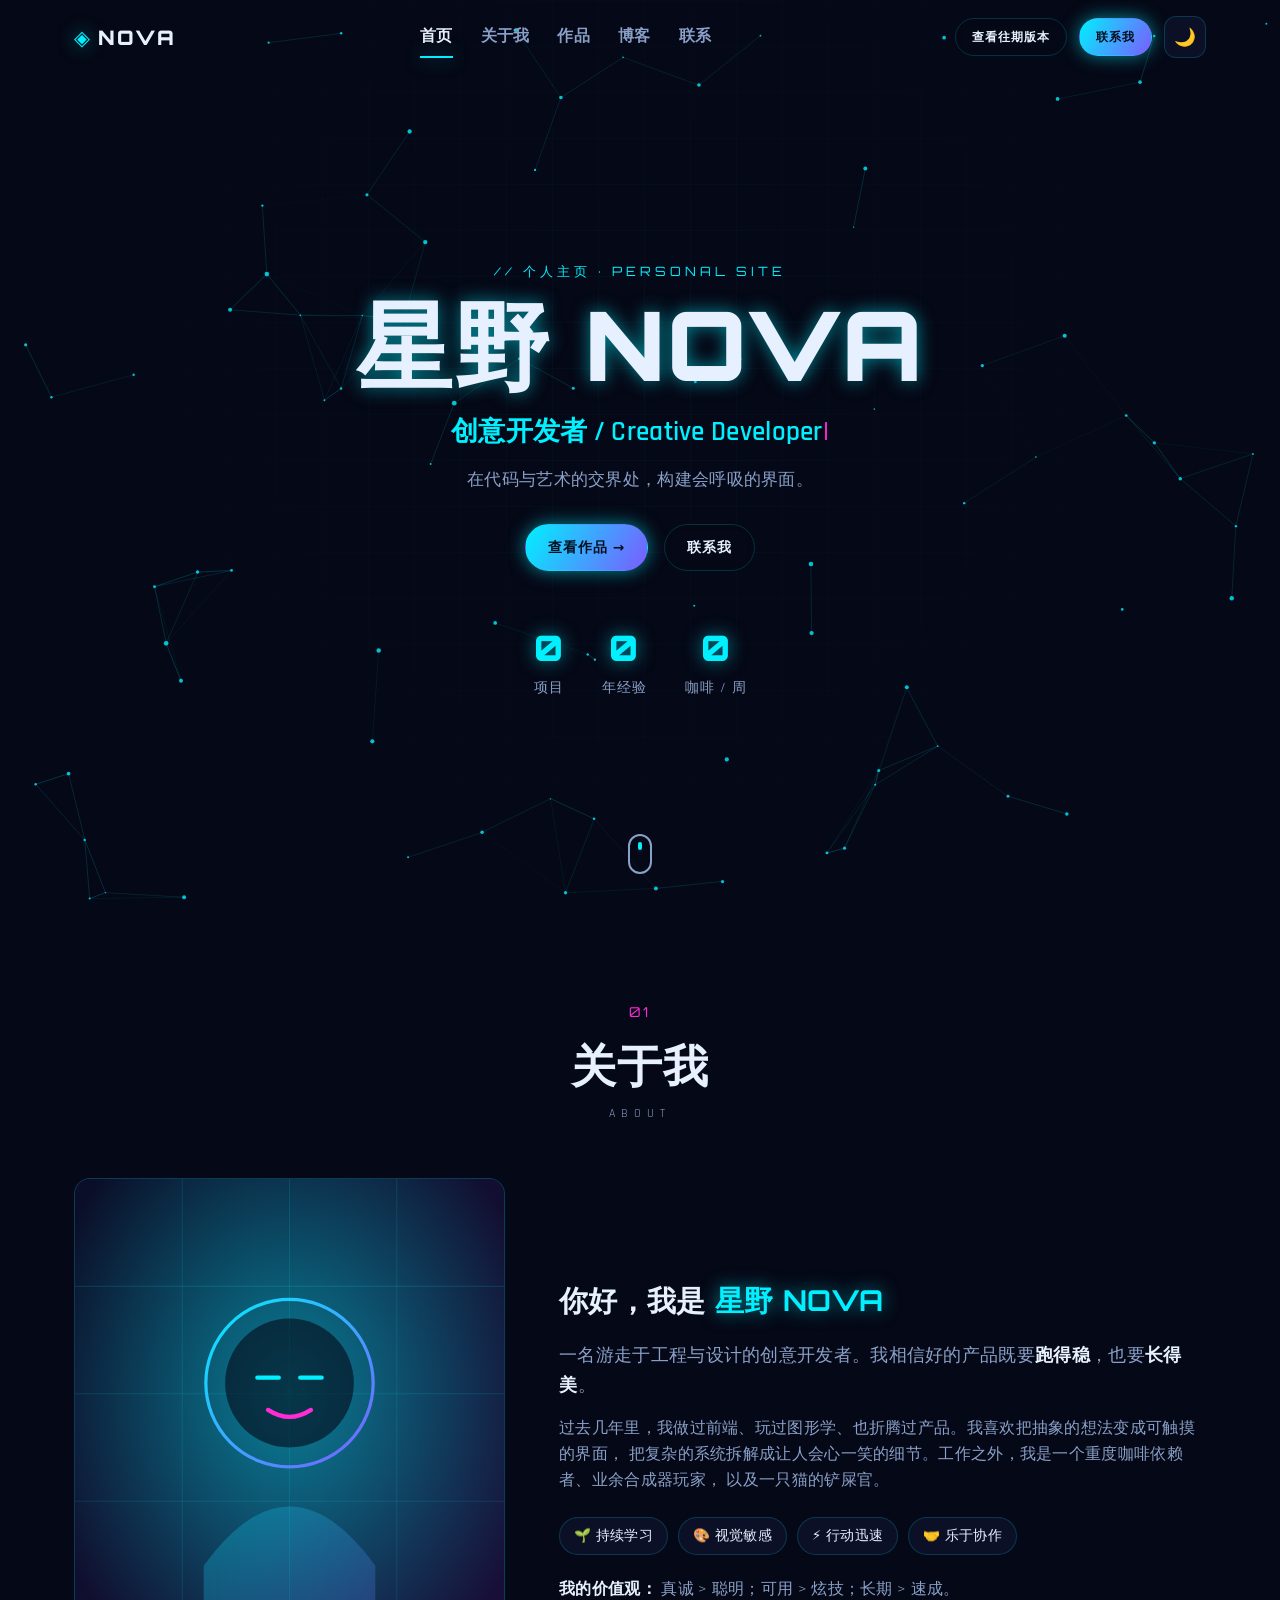
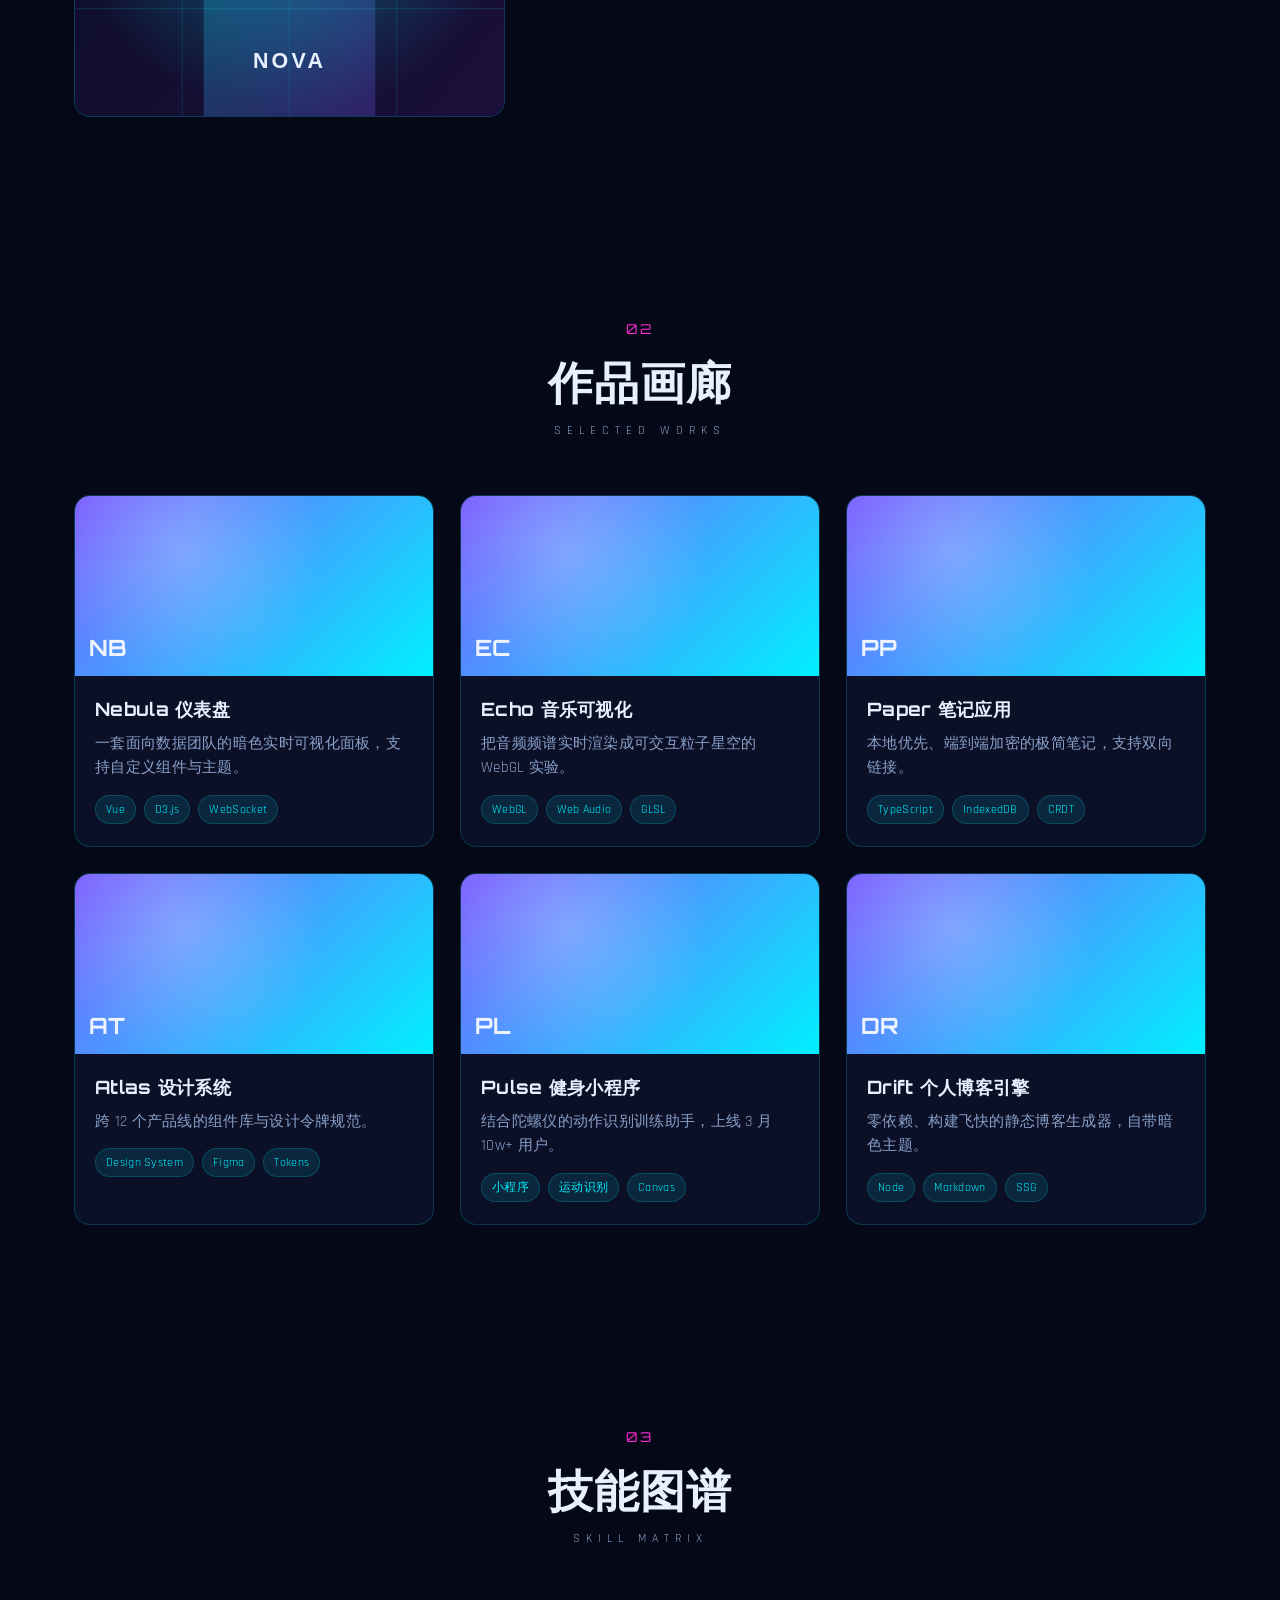
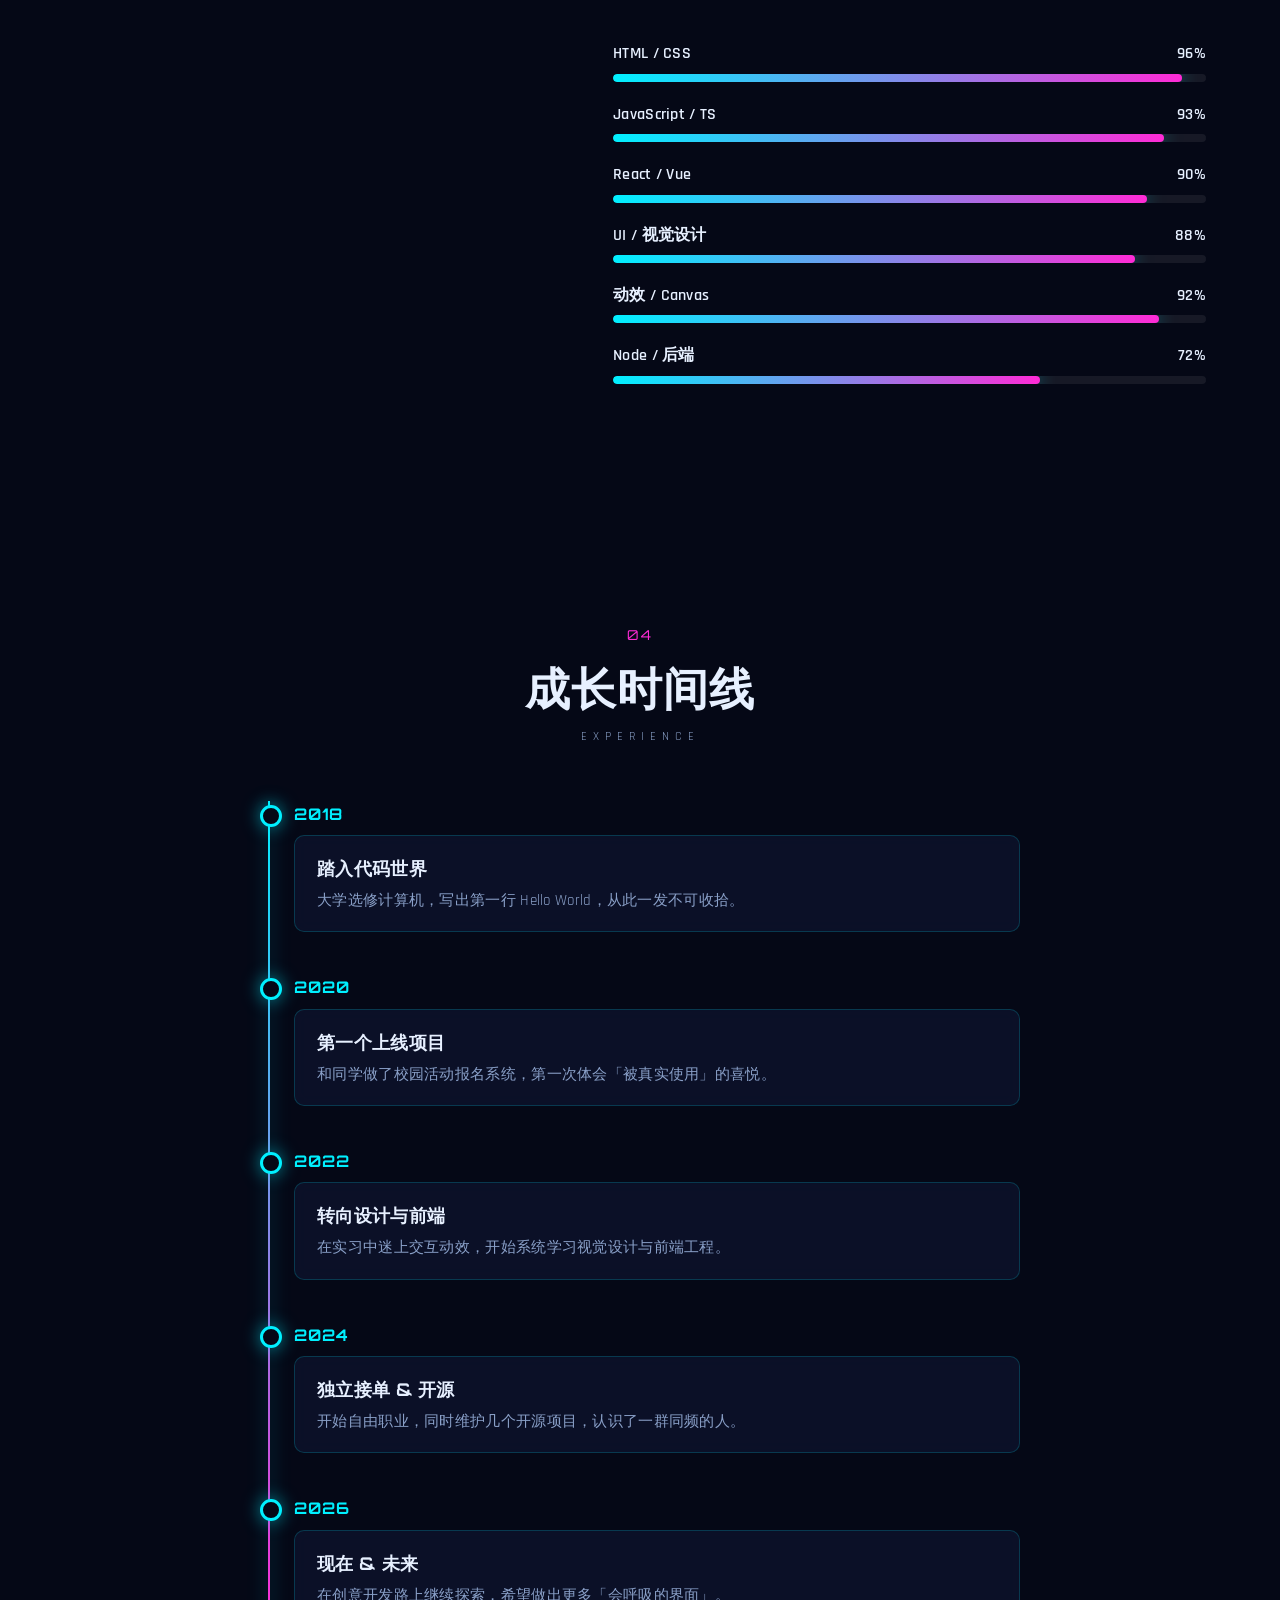
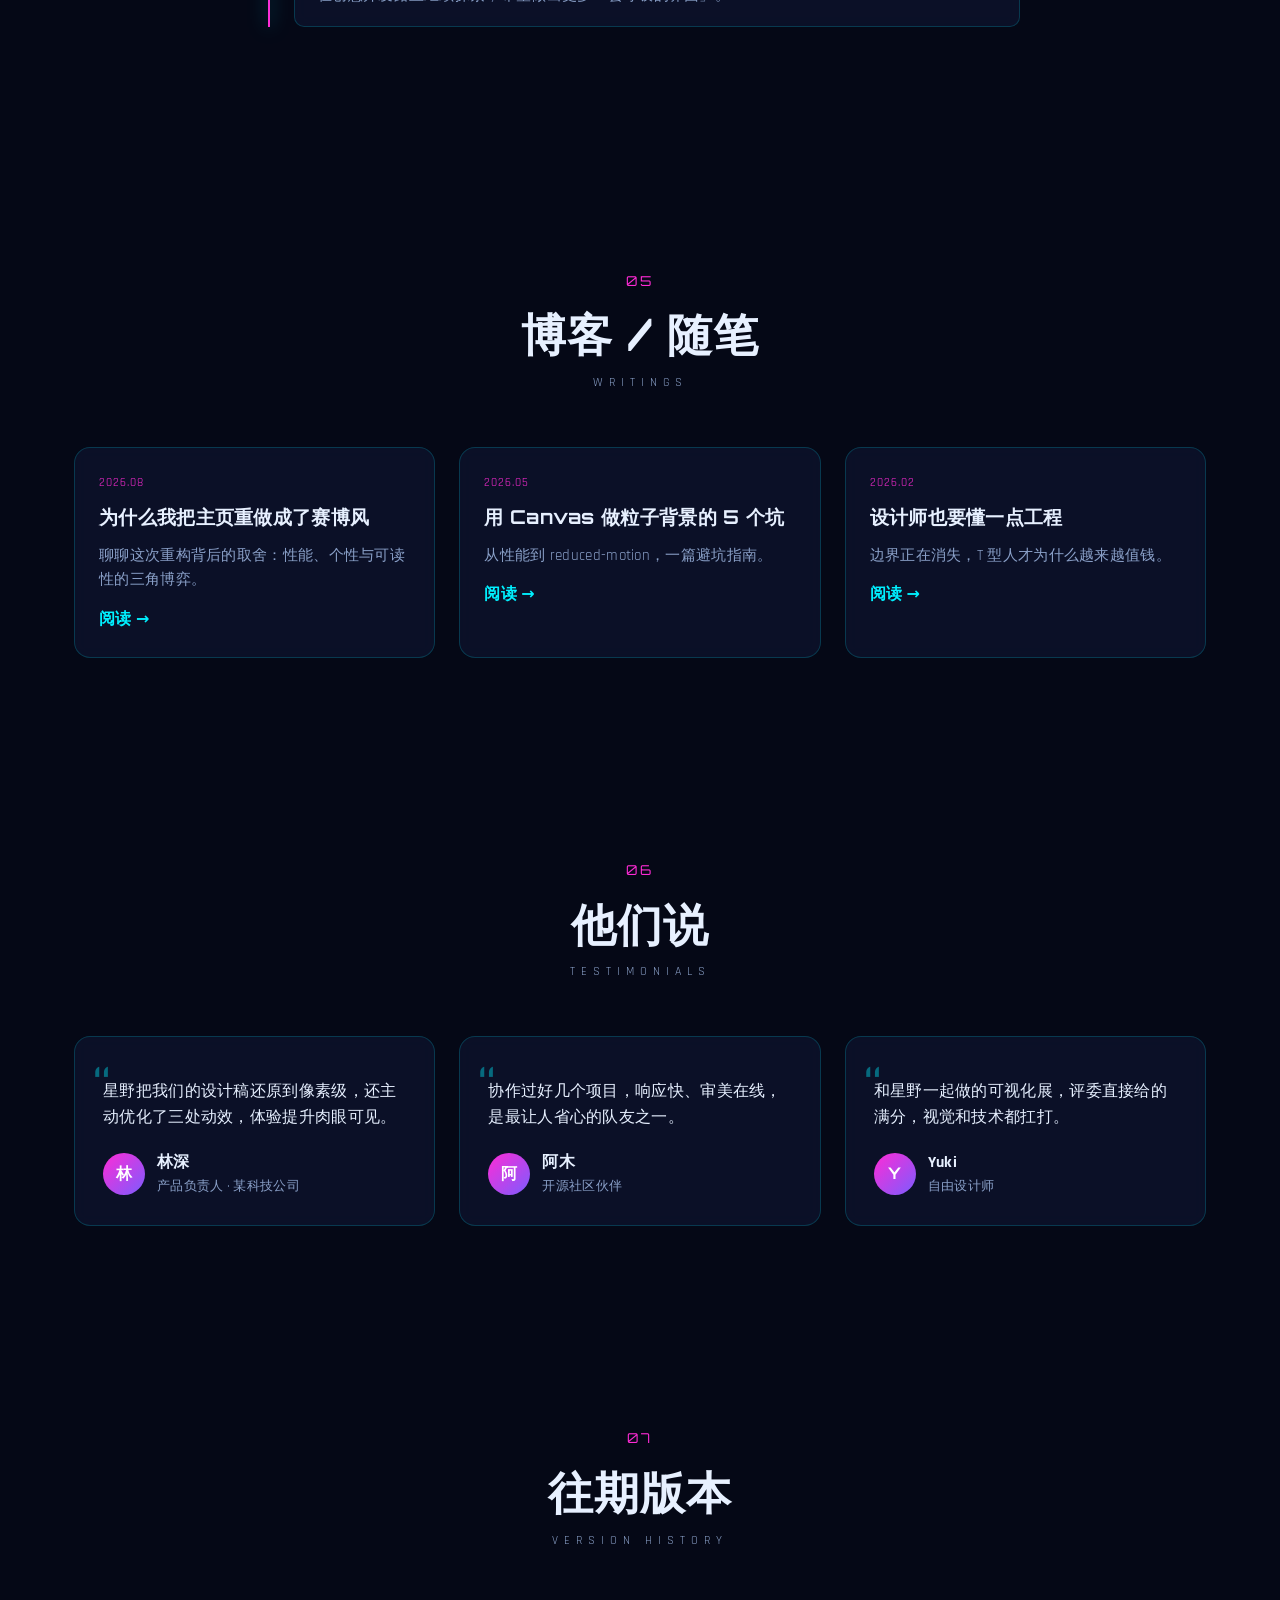
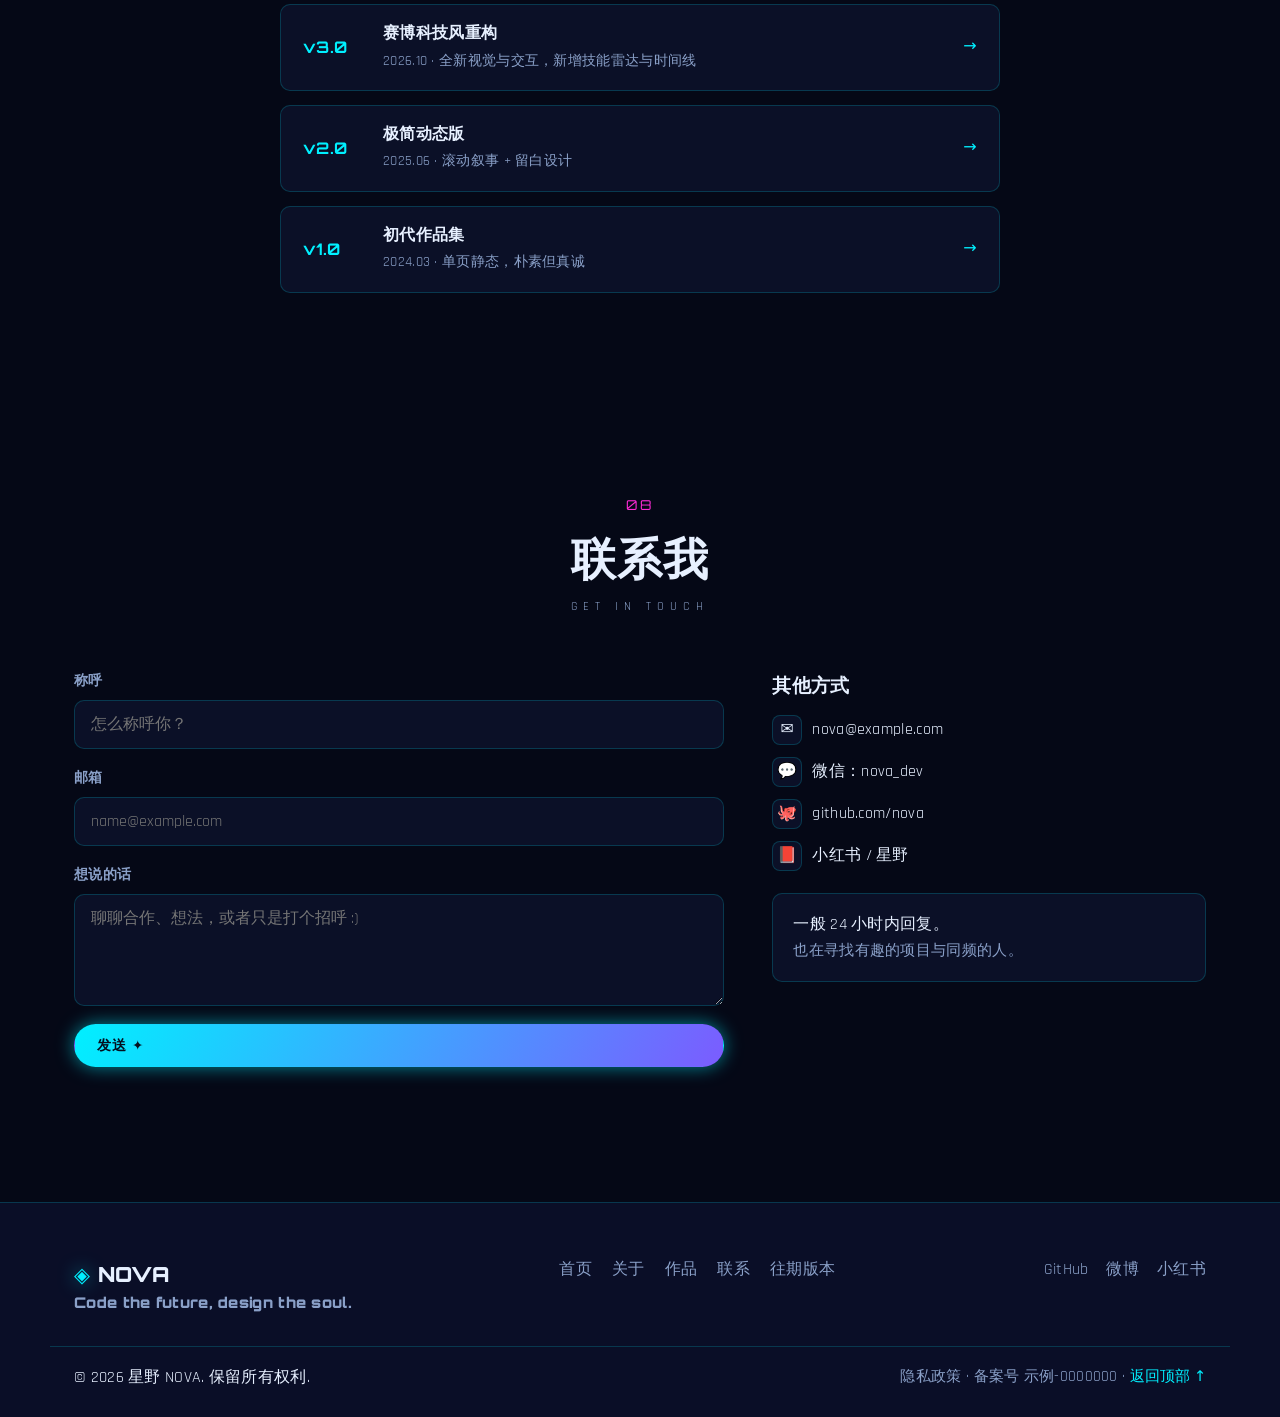
==== index.html @ 24f28674 "Add files via upload" ====
<!DOCTYPE html>
<html lang="zh-CN">
<head>
  <meta charset="UTF-8" />
  <meta name="viewport" content="width=device-width, initial-scale=1.0" />
  <title>星野 NOVA · 创意开发者作品集</title>
  <meta name="description" content="星野 NOVA 的个人主页 — 创意开发者、视觉设计师。这里收录我的项目作品、技能图谱与成长时间线。" />
  <meta name="author" content="星野 NOVA" />
  <meta name="keywords" content="个人主页,作品集,创意开发,视觉设计,前端,赛博朋克" />
  <meta name="theme-color" content="#050816" />

  <!-- Open Graph / 社交分享 -->
  <meta property="og:type" content="website" />
  <meta property="og:title" content="星野 NOVA · 创意开发者作品集" />
  <meta property="og:description" content="在代码与艺术的交界处，构建会呼吸的界面。" />
  <meta property="og:locale" content="zh_CN" />

  <!-- 字体：Orbitron 做科技标题，Rajdhani 做正文，均带 fallback -->
  <link rel="preconnect" href="https://fonts.googleapis.com" />
  <link rel="preconnect" href="https://fonts.gstatic.com" crossorigin />
  <link href="https://fonts.googleapis.com/css2?family=Orbitron:wght@500;700;900&family=Rajdhani:wght@400;500;600;700&display=swap" rel="stylesheet" />

  <link rel="stylesheet" href="assets/css/style.css" />
  <link rel="icon" href="assets/img/favicon.svg" type="image/svg+xml" />
</head>
<body data-theme="dark">

  <!-- 顶部滚动进度条 -->
  <div class="scroll-progress" id="scrollProgress" aria-hidden="true"></div>

  <!-- 鼠标跟随霓虹光晕 -->
  <div class="cursor-glow" id="cursorGlow" aria-hidden="true"></div>

  <!-- ============ Header ============ -->
  <header class="site-header" id="siteHeader">
    <div class="header-inner">
      <a href="#hero" class="logo" aria-label="返回首页">
        <span class="logo-mark">◈</span>
        <span class="logo-text" data-text="NOVA">NOVA</span>
      </a>

      <nav class="main-nav" id="mainNav" aria-label="主导航">
        <a href="#hero" class="nav-link">首页</a>
        <a href="#about" class="nav-link">关于我</a>
        <a href="#projects" class="nav-link">作品</a>
        <a href="#blog" class="nav-link">博客</a>
        <a href="#contact" class="nav-link">联系</a>
      </nav>

      <div class="header-actions">
        <a href="#versions" class="btn btn-ghost btn-sm">查看往期版本</a>
        <a href="#contact" class="btn btn-primary btn-sm">联系我</a>
        <button class="theme-toggle" id="themeToggle" aria-label="切换主题" title="切换明暗主题">
          <span class="theme-icon">🌙</span>
        </button>
        <button class="menu-toggle" id="menuToggle" aria-label="打开菜单" aria-expanded="false">
          <span></span><span></span><span></span>
        </button>
      </div>
    </div>
  </header>

  <!-- 移动端抽屉菜单 -->
  <div class="mobile-menu" id="mobileMenu" aria-hidden="true">
    <a href="#hero" class="m-link">首页</a>
    <a href="#about" class="m-link">关于我</a>
    <a href="#projects" class="m-link">作品</a>
    <a href="#blog" class="m-link">博客</a>
    <a href="#contact" class="m-link">联系</a>
    <div class="m-actions">
      <a href="#versions" class="btn btn-ghost btn-sm">查看往期版本</a>
      <a href="#contact" class="btn btn-primary btn-sm">联系我</a>
    </div>
  </div>

  <main>
    <!-- ============ Hero ============ -->
    <section class="hero" id="hero">
      <canvas class="hero-canvas" id="heroCanvas" aria-hidden="true"></canvas>
      <div class="hero-grid" aria-hidden="true"></div>

      <div class="hero-content">
        <p class="hero-eyebrow">// 个人主页 · PERSONAL SITE</p>
        <h1 class="hero-title">
          <span class="glitch" data-text="星野 NOVA">星野 NOVA</span>
        </h1>
        <p class="hero-typed">
          <span id="typedText"></span><span class="caret">|</span>
        </p>
        <p class="hero-tagline">在代码与艺术的交界处，构建会呼吸的界面。</p>

        <div class="hero-buttons">
          <a href="#projects" class="btn btn-primary">查看作品 →</a>
          <a href="#contact" class="btn btn-ghost">联系我</a>
        </div>

        <div class="hero-stats">
          <div class="stat"><span class="stat-num" data-count="42">0</span><span class="stat-label">项目</span></div>
          <div class="stat"><span class="stat-num" data-count="8">0</span><span class="stat-label">年经验</span></div>
          <div class="stat"><span class="stat-num" data-count="99">0</span><span class="stat-label">咖啡 / 周</span></div>
        </div>
      </div>

      <a href="#about" class="scroll-hint" aria-label="向下滚动">
        <span class="mouse"><span class="wheel"></span></span>
      </a>
    </section>

    <!-- ============ About ============ -->
    <section class="section about" id="about">
      <div class="container">
        <div class="section-head">
          <span class="section-index">01</span>
          <h2 class="section-title">关于我</h2>
          <p class="section-sub">ABOUT</p>
        </div>

        <div class="about-grid">
          <div class="about-photo">
            <div class="photo-frame">
              <img src="assets/img/avatar.svg" alt="星野 NOVA 的形象照" loading="lazy" />
              <div class="photo-ring"></div>
            </div>
          </div>

          <div class="about-text">
            <h3 class="about-name">你好，我是 <span class="hl">星野 NOVA</span></h3>
            <p class="about-lead">
              一名游走于工程与设计的创意开发者。我相信好的产品既要<strong>跑得稳</strong>，也要<strong>长得美</strong>。
            </p>
            <p>
              过去几年里，我做过前端、玩过图形学、也折腾过产品。我喜欢把抽象的想法变成可触摸的界面，
              把复杂的系统拆解成让人会心一笑的细节。工作之外，我是一个重度咖啡依赖者、业余合成器玩家，
              以及一只猫的铲屎官。
            </p>

            <div class="about-tags">
              <span class="tag">🌱 持续学习</span>
              <span class="tag">🎨 视觉敏感</span>
              <span class="tag">⚡ 行动迅速</span>
              <span class="tag">🤝 乐于协作</span>
            </div>

            <p class="about-values">
              <strong>我的价值观：</strong> 真诚 > 聪明；可用 > 炫技；长期 > 速成。
            </p>
          </div>
        </div>
      </div>
    </section>

    <!-- ============ Projects ============ -->
    <section class="section projects" id="projects">
      <div class="container">
        <div class="section-head">
          <span class="section-index">02</span>
          <h2 class="section-title">作品画廊</h2>
          <p class="section-sub">SELECTED WORKS</p>
        </div>

        <div class="project-grid" id="projectGrid">
          <!-- 卡片由 JS 注入，亦可直接在此手写 -->
        </div>
      </div>
    </section>

    <!-- ============ Skills ============ -->
    <section class="section skills" id="skills">
      <div class="container">
        <div class="section-head">
          <span class="section-index">03</span>
          <h2 class="section-title">技能图谱</h2>
          <p class="section-sub">SKILL MATRIX</p>
        </div>

        <div class="skills-grid">
          <div class="radar-wrap">
            <canvas id="radarCanvas" width="420" height="420" aria-label="技能雷达图"></canvas>
          </div>
          <div class="skill-bars" id="skillBars">
            <!-- 技能条由 JS 注入 -->
          </div>
        </div>
      </div>
    </section>

    <!-- ============ Experience ============ -->
    <section class="section experience" id="experience">
      <div class="container">
        <div class="section-head">
          <span class="section-index">04</span>
          <h2 class="section-title">成长时间线</h2>
          <p class="section-sub">EXPERIENCE</p>
        </div>

        <div class="timeline" id="timeline">
          <!-- 时间线节点由 JS 注入 -->
        </div>
      </div>
    </section>

    <!-- ============ Blog ============ -->
    <section class="section blog" id="blog">
      <div class="container">
        <div class="section-head">
          <span class="section-index">05</span>
          <h2 class="section-title">博客 / 随笔</h2>
          <p class="section-sub">WRITINGS</p>
        </div>

        <div class="blog-grid" id="blogGrid">
          <!-- 博客卡片由 JS 注入 -->
        </div>
      </div>
    </section>

    <!-- ============ Testimonials ============ -->
    <section class="section testimonials" id="testimonials">
      <div class="container">
        <div class="section-head">
          <span class="section-index">06</span>
          <h2 class="section-title">他们说</h2>
          <p class="section-sub">TESTIMONIALS</p>
        </div>

        <div class="testi-grid" id="testiGrid">
          <!-- 评价卡片由 JS 注入 -->
        </div>
      </div>
    </section>

    <!-- ============ Versions ============ -->
    <section class="section versions" id="versions">
      <div class="container">
        <div class="section-head">
          <span class="section-index">07</span>
          <h2 class="section-title">往期版本</h2>
          <p class="section-sub">VERSION HISTORY</p>
        </div>
        <div class="version-list" id="versionList"></div>
      </div>
    </section>

    <!-- ============ Contact ============ -->
    <section class="section contact" id="contact">
      <div class="container">
        <div class="section-head">
          <span class="section-index">08</span>
          <h2 class="section-title">联系我</h2>
          <p class="section-sub">GET IN TOUCH</p>
        </div>

        <div class="contact-grid">
          <form class="contact-form" id="contactForm" novalidate>
            <div class="field">
              <label for="cf-name">称呼</label>
              <input type="text" id="cf-name" name="name" placeholder="怎么称呼你？" required />
            </div>
            <div class="field">
              <label for="cf-email">邮箱</label>
              <input type="email" id="cf-email" name="email" placeholder="name@example.com" required />
            </div>
            <div class="field">
              <label for="cf-msg">想说的话</label>
              <textarea id="cf-msg" name="message" rows="4" placeholder="聊聊合作、想法，或者只是打个招呼 :)" required></textarea>
            </div>
            <button type="submit" class="btn btn-primary">发送 ✦</button>
            <p class="form-note" id="formNote" role="status"></p>
          </form>

          <aside class="contact-side">
            <h3>其他方式</h3>
            <ul class="contact-list">
              <li><span class="c-icon">✉</span> <a href="mailto:nova@example.com">nova@example.com</a></li>
              <li><span class="c-icon">💬</span> 微信：nova_dev</li>
              <li><span class="c-icon">🐙</span> <a href="https://github.com/" target="_blank" rel="noopener">github.com/nova</a></li>
              <li><span class="c-icon">📕</span> <a href="#" target="_blank" rel="noopener">小红书 / 星野</a></li>
            </ul>
            <div class="contact-card">
              <p>一般 24 小时内回复。</p>
              <p class="muted">也在寻找有趣的项目与同频的人。</p>
            </div>
          </aside>
        </div>
      </div>
    </section>
  </main>

  <!-- ============ Footer ============ -->
  <footer class="site-footer">
    <div class="container footer-inner">
      <div class="footer-brand">
        <span class="logo-mark">◈</span> NOVA
        <p class="muted">Code the future, design the soul.</p>
      </div>

      <nav class="footer-links" aria-label="页脚导航">
        <a href="#hero">首页</a>
        <a href="#about">关于</a>
        <a href="#projects">作品</a>
        <a href="#contact">联系</a>
        <a href="#versions">往期版本</a>
      </nav>

      <div class="footer-social">
        <a href="https://github.com/" target="_blank" rel="noopener" aria-label="GitHub">GitHub</a>
        <a href="#" target="_blank" rel="noopener" aria-label="微博">微博</a>
        <a href="#" target="_blank" rel="noopener" aria-label="小红书">小红书</a>
      </div>
    </div>

    <div class="footer-bottom">
      <p>© <span id="year"></span> 星野 NOVA. 保留所有权利.</p>
      <p class="muted">
        <a href="#">隐私政策</a> · <a href="#">备案号 示例-0000000</a> · 
        <button class="to-top" id="toTop">返回顶部 ↑</button>
      </p>
    </div>
  </footer>

  <!-- 项目灯箱 -->
  <div class="lightbox" id="lightbox" aria-hidden="true" role="dialog" aria-modal="true">
    <div class="lightbox-inner">
      <button class="lightbox-close" id="lightboxClose" aria-label="关闭">✕</button>
      <div class="lightbox-body" id="lightboxBody"></div>
    </div>
  </div>

  <script src="assets/js/particles.js"></script>
  <script src="assets/js/radar.js"></script>
  <script src="assets/js/data.js"></script>
  <script src="assets/js/main.js"></script>
</body>
</html>
---- assets/css/style.css ----
/* =========================================================
   NOVA · 赛博科技风个人主页
   设计语言：深色霓虹 + 玻璃拟态 + 网格 + 辉光
   ========================================================= */

/* ---------- 变量（明暗双主题） ---------- */
:root {
  --bg: #050816;
  --bg-2: #0a0e27;
  --surface: rgba(18, 24, 56, 0.55);
  --surface-solid: #0d1230;
  --border: rgba(0, 240, 255, 0.18);
  --text: #e7f0ff;
  --muted: #8aa0c8;
  --cyan: #00f0ff;
  --magenta: #ff2bd6;
  --purple: #7b5cff;
  --green: #38ffb0;
  --glow-cyan: 0 0 18px rgba(0, 240, 255, 0.55);
  --glow-magenta: 0 0 18px rgba(255, 43, 214, 0.5);
  --radius: 16px;
  --radius-sm: 10px;
  --maxw: 1180px;
  --ease: cubic-bezier(0.16, 1, 0.3, 1);
  --font-display: "Orbitron", "Rajdhani", system-ui, sans-serif;
  --font-body: "Rajdhani", system-ui, "PingFang SC", "Microsoft YaHei", sans-serif;
}

[data-theme="light"] {
  --bg: #eef2ff;
  --bg-2: #dde6ff;
  --surface: rgba(255, 255, 255, 0.7);
  --surface-solid: #ffffff;
  --border: rgba(123, 92, 255, 0.25);
  --text: #0a1230;
  --muted: #4a5b80;
  --cyan: #0091c2;
  --magenta: #d61aa8;
  --purple: #5b3df0;
  --green: #00a86b;
  --glow-cyan: 0 0 14px rgba(0, 145, 194, 0.35);
  --glow-magenta: 0 0 14px rgba(214, 26, 168, 0.3);
}

/* ---------- 基础 ---------- */
* { margin: 0; padding: 0; box-sizing: border-box; }
html { scroll-behavior: smooth; scroll-padding-top: 90px; }
body {
  font-family: var(--font-body);
  background: var(--bg);
  color: var(--text);
  line-height: 1.65;
  overflow-x: hidden;
  letter-spacing: 0.3px;
  transition: background 0.5s var(--ease), color 0.5s var(--ease);
}
a { color: inherit; text-decoration: none; }
img { max-width: 100%; display: block; }
.container { width: 100%; max-width: var(--maxw); margin: 0 auto; padding: 0 24px; }
.muted { color: var(--muted); font-size: 0.92rem; }
.hl { color: var(--cyan); text-shadow: var(--glow-cyan); }

/* ---------- 进度条 & 光晕 ---------- */
.scroll-progress {
  position: fixed; top: 0; left: 0; height: 3px; width: 0;
  background: linear-gradient(90deg, var(--cyan), var(--magenta));
  box-shadow: var(--glow-cyan); z-index: 200; transition: width 0.1s linear;
}
.cursor-glow {
  position: fixed; top: 0; left: 0; width: 420px; height: 420px;
  border-radius: 50%; pointer-events: none; z-index: 1;
  background: radial-gradient(circle, rgba(0, 240, 255, 0.12), transparent 60%);
  transform: translate(-50%, -50%); transition: opacity 0.3s; opacity: 0;
}

/* ---------- Header ---------- */
.site-header {
  position: fixed; top: 0; left: 0; right: 0; z-index: 100;
  transition: background 0.4s var(--ease), backdrop-filter 0.4s, box-shadow 0.4s;
}
.site-header.scrolled {
  background: rgba(5, 8, 22, 0.72);
  backdrop-filter: blur(14px);
  border-bottom: 1px solid var(--border);
  box-shadow: 0 8px 30px rgba(0, 0, 0, 0.35);
}
.header-inner {
  max-width: var(--maxw); margin: 0 auto; padding: 16px 24px;
  display: flex; align-items: center; justify-content: space-between; gap: 20px;
}
.logo { display: flex; align-items: center; gap: 8px; font-family: var(--font-display); font-weight: 900; }
.logo-mark { color: var(--cyan); text-shadow: var(--glow-cyan); font-size: 1.3rem; }
.logo-text { font-size: 1.25rem; letter-spacing: 2px; position: relative; }
.main-nav { display: flex; gap: 28px; }
.nav-link {
  position: relative; font-weight: 600; font-size: 0.98rem; padding: 4px 0;
  color: var(--muted); transition: color 0.3s;
}
.nav-link::after {
  content: ""; position: absolute; left: 0; bottom: -4px; height: 2px; width: 0;
  background: var(--cyan); box-shadow: var(--glow-cyan); transition: width 0.3s var(--ease);
}
.nav-link:hover, .nav-link.active { color: var(--text); }
.nav-link:hover::after, .nav-link.active::after { width: 100%; }

.header-actions { display: flex; align-items: center; gap: 12px; }

/* ---------- 按钮 ---------- */
.btn {
  display: inline-flex; align-items: center; gap: 8px; font-family: var(--font-display);
  font-weight: 700; font-size: 0.85rem; letter-spacing: 1px; text-transform: uppercase;
  padding: 11px 22px; border-radius: 999px; cursor: pointer; border: 1px solid transparent;
  transition: transform 0.25s var(--ease), box-shadow 0.25s, background 0.3s;
}
.btn-sm { padding: 8px 16px; font-size: 0.75rem; }
.btn-primary {
  background: linear-gradient(120deg, var(--cyan), var(--purple));
  color: #04101f; box-shadow: var(--glow-cyan);
}
.btn-primary:hover { transform: translateY(-2px) scale(1.03); box-shadow: 0 0 28px rgba(0,240,255,0.7); }
.btn-ghost {
  background: transparent; color: var(--text); border-color: var(--border);
  backdrop-filter: blur(6px);
}
.btn-ghost:hover { border-color: var(--cyan); box-shadow: var(--glow-cyan); transform: translateY(-2px); }

.theme-toggle, .menu-toggle {
  width: 42px; height: 42px; border-radius: 12px; border: 1px solid var(--border);
  background: var(--surface); color: var(--text); cursor: pointer; display: grid; place-items: center;
  font-size: 1.1rem; transition: box-shadow 0.3s, transform 0.2s;
}
.theme-toggle:hover, .menu-toggle:hover { box-shadow: var(--glow-cyan); transform: translateY(-2px); }
.menu-toggle { display: none; flex-direction: column; gap: 5px; }
.menu-toggle span { width: 20px; height: 2px; background: var(--text); border-radius: 2px; transition: 0.3s; }

/* ---------- 移动端菜单 ---------- */
.mobile-menu {
  position: fixed; top: 0; right: -100%; width: min(78vw, 320px); height: 100vh; z-index: 150;
  background: var(--surface-solid); border-left: 1px solid var(--border);
  padding: 90px 28px 28px; display: flex; flex-direction: column; gap: 18px;
  transition: right 0.4s var(--ease); backdrop-filter: blur(20px);
}
.mobile-menu.open { right: 0; }
.m-link { font-size: 1.3rem; font-weight: 600; padding: 8px 0; border-bottom: 1px solid var(--border); }
.m-actions { display: flex; flex-direction: column; gap: 12px; margin-top: 10px; }

/* ---------- Hero ---------- */
.hero {
  position: relative; min-height: 100vh; display: grid; place-items: center;
  overflow: hidden; padding: 120px 24px 60px;
}
.hero-canvas { position: absolute; inset: 0; width: 100%; height: 100%; z-index: 0; }
.hero-grid {
  position: absolute; inset: 0; z-index: 0; opacity: 0.5;
  background-image:
    linear-gradient(rgba(0,240,255,0.07) 1px, transparent 1px),
    linear-gradient(90deg, rgba(0,240,255,0.07) 1px, transparent 1px);
  background-size: 46px 46px;
  mask-image: radial-gradient(circle at 50% 40%, #000 0%, transparent 75%);
}
.hero-content { position: relative; z-index: 2; text-align: center; max-width: 820px; }
.hero-eyebrow { font-family: var(--font-display); color: var(--cyan); letter-spacing: 4px; font-size: 0.8rem; margin-bottom: 14px; }
.hero-title { font-family: var(--font-display); font-weight: 900; font-size: clamp(2.8rem, 9vw, 6rem); line-height: 1; letter-spacing: 2px; }
.glitch { position: relative; display: inline-block; color: var(--text); text-shadow: var(--glow-cyan); }
.hero-typed { font-size: clamp(1.1rem, 2.6vw, 1.7rem); color: var(--cyan); margin-top: 18px; min-height: 1.6em; font-weight: 600; }
.caret { animation: blink 1s step-end infinite; color: var(--magenta); }
@keyframes blink { 50% { opacity: 0; } }
.hero-tagline { color: var(--muted); margin-top: 12px; font-size: 1.05rem; }
.hero-buttons { display: flex; gap: 16px; justify-content: center; margin-top: 30px; flex-wrap: wrap; }
.hero-stats { display: flex; gap: 38px; justify-content: center; margin-top: 48px; flex-wrap: wrap; }
.stat { display: flex; flex-direction: column; }
.stat-num { font-family: var(--font-display); font-size: 2.2rem; font-weight: 900; color: var(--cyan); text-shadow: var(--glow-cyan); }
.stat-label { color: var(--muted); font-size: 0.85rem; letter-spacing: 1px; }

.scroll-hint { position: absolute; bottom: 26px; left: 50%; transform: translateX(-50%); z-index: 3; }
.mouse { width: 24px; height: 40px; border: 2px solid var(--muted); border-radius: 14px; display: grid; justify-items: center; padding-top: 6px; }
.wheel { width: 4px; height: 8px; background: var(--cyan); border-radius: 2px; animation: wheel 1.5s infinite; }
@keyframes wheel { 0% { opacity: 1; transform: translateY(0); } 100% { opacity: 0; transform: translateY(12px); } }

/* ---------- 通用 section ---------- */
.section { padding: 100px 0; position: relative; }
.section-head { margin-bottom: 54px; text-align: center; position: relative; }
.section-index {
  font-family: var(--font-display); font-size: 0.85rem; color: var(--magenta);
  letter-spacing: 3px; display: inline-block; margin-bottom: 6px;
}
.section-title { font-family: var(--font-display); font-size: clamp(1.8rem, 4.5vw, 2.8rem); font-weight: 900; letter-spacing: 1px; }
.section-sub { color: var(--muted); letter-spacing: 6px; font-size: 0.78rem; text-transform: uppercase; }

/* ---------- About ---------- */
.about-grid { display: grid; grid-template-columns: 0.8fr 1.2fr; gap: 54px; align-items: center; }
.photo-frame { position: relative; border-radius: var(--radius); overflow: hidden; aspect-ratio: 4/5; background: var(--surface-solid); border: 1px solid var(--border); }
.photo-frame img { width: 100%; height: 100%; object-fit: cover; }
.photo-ring { position: absolute; inset: -2px; border-radius: var(--radius); border: 1px solid var(--cyan); box-shadow: var(--glow-cyan); opacity: 0.5; animation: pulse 4s ease-in-out infinite; }
@keyframes pulse { 50% { opacity: 1; box-shadow: 0 0 30px rgba(0,240,255,0.7); } }
.about-name { font-family: var(--font-display); font-size: 1.8rem; margin-bottom: 16px; }
.about-lead { font-size: 1.15rem; margin-bottom: 16px; }
.about-text p { color: var(--muted); margin-bottom: 14px; }
.about-text strong { color: var(--text); }
.about-tags { display: flex; flex-wrap: wrap; gap: 10px; margin: 22px 0; }
.tag { padding: 7px 14px; border-radius: 999px; border: 1px solid var(--border); background: var(--surface); font-size: 0.85rem; }

/* ---------- Projects ---------- */
.project-grid { display: grid; grid-template-columns: repeat(auto-fill, minmax(300px, 1fr)); gap: 26px; }
.project-card {
  position: relative; border-radius: var(--radius); overflow: hidden; cursor: pointer;
  border: 1px solid var(--border); background: var(--surface); backdrop-filter: blur(8px);
  transition: transform 0.4s var(--ease), box-shadow 0.4s, border-color 0.4s;
}
.project-card:hover { transform: translateY(-8px); box-shadow: 0 18px 50px rgba(0,0,0,0.45), var(--glow-cyan); border-color: var(--cyan); }
.project-thumb { height: 180px; background: linear-gradient(135deg, var(--purple), var(--cyan)); position: relative; overflow: hidden; }
.project-thumb::after { content: ""; position: absolute; inset: 0; background-image: radial-gradient(circle at 30% 30%, rgba(255,255,255,0.25), transparent 50%); }
.project-thumb span { position: absolute; bottom: 10px; left: 14px; font-family: var(--font-display); font-weight: 700; color: rgba(255,255,255,0.9); font-size: 1.4rem; }
.project-body { padding: 18px 20px 22px; }
.project-body h3 { font-family: var(--font-display); font-size: 1.15rem; margin-bottom: 8px; }
.project-body p { color: var(--muted); font-size: 0.92rem; }
.project-tags { display: flex; flex-wrap: wrap; gap: 8px; margin-top: 14px; }
.project-tags span { font-size: 0.72rem; padding: 4px 10px; border-radius: 999px; background: rgba(0,240,255,0.1); color: var(--cyan); border: 1px solid var(--border); }

/* ---------- Skills ---------- */
.skills-grid { display: grid; grid-template-columns: 0.9fr 1.1fr; gap: 54px; align-items: center; }
.radar-wrap { display: grid; place-items: center; }
#radarCanvas { max-width: 100%; height: auto; filter: drop-shadow(0 0 20px rgba(0,240,255,0.25)); }
.skill-bars { display: flex; flex-direction: column; gap: 20px; }
.skill-row .skill-top { display: flex; justify-content: space-between; margin-bottom: 6px; font-weight: 600; }
.skill-track { height: 8px; border-radius: 999px; background: rgba(255,255,255,0.07); overflow: hidden; }
.skill-fill { height: 100%; width: 0; border-radius: 999px; background: linear-gradient(90deg, var(--cyan), var(--magenta)); box-shadow: var(--glow-cyan); transition: width 1.4s var(--ease); }

/* ---------- Timeline ---------- */
.timeline { position: relative; max-width: 760px; margin: 0 auto; padding-left: 34px; }
.timeline::before { content: ""; position: absolute; left: 8px; top: 0; bottom: 0; width: 2px; background: linear-gradient(var(--cyan), var(--magenta)); box-shadow: var(--glow-cyan); }
.tl-item { position: relative; margin-bottom: 42px; opacity: 0; transform: translateX(30px); transition: opacity 0.7s var(--ease), transform 0.7s var(--ease); }
.tl-item.show { opacity: 1; transform: none; }
.tl-item::before { content: ""; position: absolute; left: -34px; top: 4px; width: 16px; height: 16px; border-radius: 50%; background: var(--bg); border: 3px solid var(--cyan); box-shadow: var(--glow-cyan); }
.tl-year { font-family: var(--font-display); color: var(--cyan); font-weight: 700; letter-spacing: 1px; }
.tl-card { margin-top: 8px; padding: 18px 22px; border-radius: var(--radius-sm); background: var(--surface); border: 1px solid var(--border); backdrop-filter: blur(8px); }
.tl-card h3 { font-family: var(--font-display); font-size: 1.1rem; margin-bottom: 6px; }
.tl-card p { color: var(--muted); font-size: 0.92rem; }

/* ---------- Blog ---------- */
.blog-grid { display: grid; grid-template-columns: repeat(auto-fill, minmax(280px, 1fr)); gap: 24px; }
.blog-card { border-radius: var(--radius); border: 1px solid var(--border); background: var(--surface); padding: 24px; transition: transform 0.35s var(--ease), border-color 0.35s; backdrop-filter: blur(8px); }
.blog-card:hover { transform: translateY(-6px); border-color: var(--cyan); }
.blog-meta { color: var(--magenta); font-size: 0.78rem; letter-spacing: 1px; margin-bottom: 10px; }
.blog-card h3 { font-family: var(--font-display); font-size: 1.2rem; margin-bottom: 10px; }
.blog-card p { color: var(--muted); font-size: 0.92rem; }
.blog-read { display: inline-block; margin-top: 14px; color: var(--cyan); font-weight: 600; }

/* ---------- Testimonials ---------- */
.testi-grid { display: grid; grid-template-columns: repeat(auto-fill, minmax(300px, 1fr)); gap: 24px; }
.testi-card { position: relative; padding: 28px; border-radius: var(--radius); background: var(--surface); border: 1px solid var(--border); backdrop-filter: blur(8px); }
.testi-card::before { content: "\201C"; position: absolute; top: 6px; left: 18px; font-family: var(--font-display); font-size: 3rem; color: var(--cyan); opacity: 0.4; }
.testi-card p { color: var(--text); margin: 14px 0 18px; position: relative; }
.testi-by { display: flex; align-items: center; gap: 12px; }
.testi-avatar { width: 42px; height: 42px; border-radius: 50%; background: linear-gradient(135deg, var(--magenta), var(--purple)); display: grid; place-items: center; font-family: var(--font-display); font-weight: 700; color: #fff; }
.testi-who { font-weight: 700; }
.testi-role { color: var(--muted); font-size: 0.8rem; }

/* ---------- Versions ---------- */
.version-list { display: flex; flex-direction: column; gap: 14px; max-width: 720px; margin: 0 auto; }
.version-item { display: flex; align-items: center; gap: 16px; padding: 16px 22px; border-radius: var(--radius-sm); background: var(--surface); border: 1px solid var(--border); transition: border-color 0.3s, transform 0.3s; }
.version-item:hover { border-color: var(--cyan); transform: translateX(6px); }
.version-tag { font-family: var(--font-display); font-weight: 700; color: var(--cyan); min-width: 64px; }
.version-info { flex: 1; }
.version-info strong { display: block; }
.version-info span { color: var(--muted); font-size: 0.85rem; }

/* ---------- Contact ---------- */
.contact-grid { display: grid; grid-template-columns: 1.2fr 0.8fr; gap: 48px; }
.contact-form { display: flex; flex-direction: column; gap: 18px; }
.field { display: flex; flex-direction: column; gap: 6px; }
.field label { font-weight: 600; font-size: 0.9rem; color: var(--muted); }
.field input, .field textarea {
  background: var(--surface); border: 1px solid var(--border); border-radius: var(--radius-sm);
  padding: 13px 16px; color: var(--text); font-family: var(--font-body); font-size: 1rem; resize: vertical;
  transition: border-color 0.3s, box-shadow 0.3s;
}
.field input:focus, .field textarea:focus { outline: none; border-color: var(--cyan); box-shadow: var(--glow-cyan); }
.field input.invalid, .field textarea.invalid { border-color: var(--magenta); box-shadow: var(--glow-magenta); }
.form-note { font-size: 0.9rem; min-height: 1.2em; }
.form-note.ok { color: var(--green); }
.form-note.err { color: var(--magenta); }
.contact-side h3 { font-family: var(--font-display); margin-bottom: 14px; }
.contact-list { list-style: none; display: flex; flex-direction: column; gap: 12px; margin-bottom: 22px; }
.contact-list li { display: flex; align-items: center; gap: 10px; }
.c-icon { width: 30px; height: 30px; display: grid; place-items: center; border-radius: 8px; background: var(--surface); border: 1px solid var(--border); }
.contact-card { padding: 18px 20px; border-radius: var(--radius-sm); background: var(--surface); border: 1px solid var(--border); }

/* ---------- Footer ---------- */
.site-footer { border-top: 1px solid var(--border); background: var(--bg-2); padding: 54px 0 26px; }
.footer-inner { display: flex; flex-wrap: wrap; gap: 30px; justify-content: space-between; align-items: flex-start; }
.footer-brand { font-family: var(--font-display); font-weight: 900; font-size: 1.3rem; }
.footer-links { display: flex; gap: 20px; flex-wrap: wrap; }
.footer-links a, .footer-social a { color: var(--muted); transition: color 0.3s; }
.footer-links a:hover, .footer-social a:hover { color: var(--cyan); }
.footer-social { display: flex; gap: 18px; }
.footer-bottom { max-width: var(--maxw); margin: 30px auto 0; padding: 18px 24px 0; border-top: 1px solid var(--border); display: flex; justify-content: space-between; flex-wrap: wrap; gap: 10px; }
.to-top { background: none; border: none; color: var(--cyan); cursor: pointer; font-family: var(--font-body); font-size: 0.92rem; }
.to-top:hover { text-shadow: var(--glow-cyan); }

/* ---------- Lightbox ---------- */
.lightbox { position: fixed; inset: 0; z-index: 300; background: rgba(2,4,12,0.85); backdrop-filter: blur(10px); display: grid; place-items: center; padding: 24px; opacity: 0; pointer-events: none; transition: opacity 0.3s; }
.lightbox.open { opacity: 1; pointer-events: auto; }
.lightbox-inner { position: relative; max-width: 720px; width: 100%; background: var(--surface-solid); border: 1px solid var(--border); border-radius: var(--radius); padding: 30px; box-shadow: var(--glow-cyan); }
.lightbox-close { position: absolute; top: 14px; right: 16px; background: none; border: 1px solid var(--border); color: var(--text); width: 36px; height: 36px; border-radius: 10px; cursor: pointer; font-size: 1rem; }
.lightbox-close:hover { box-shadow: var(--glow-cyan); }
.lightbox-body h3 { font-family: var(--font-display); font-size: 1.5rem; margin-bottom: 12px; }
.lightbox-body p { color: var(--muted); margin-bottom: 10px; }
.lightbox-body .lb-tags { display: flex; gap: 8px; flex-wrap: wrap; margin-top: 14px; }
.lb-tags span { font-size: 0.75rem; padding: 5px 12px; border-radius: 999px; background: rgba(0,240,255,0.1); color: var(--cyan); border: 1px solid var(--border); }

/* ---------- Reveal 动画 ---------- */
.reveal { opacity: 0; transform: translateY(40px); transition: opacity 0.8s var(--ease), transform 0.8s var(--ease); }
.reveal.show { opacity: 1; transform: none; }

/* ---------- 响应式 ---------- */
@media (max-width: 900px) {
  .main-nav, .header-actions .btn-ghost, .header-actions .btn-primary { display: none; }
  .menu-toggle { display: flex; }
  .about-grid, .skills-grid, .contact-grid { grid-template-columns: 1fr; gap: 36px; }
  .radar-wrap { order: -1; }
}
@media (max-width: 560px) {
  .section { padding: 70px 0; }
  .hero-stats { gap: 24px; }
  .stat-num { font-size: 1.7rem; }
  .header-inner { padding: 14px 18px; }
  .container { padding: 0 18px; }
}

/* ---------- 无障碍：减少动效 ---------- */
@media (prefers-reduced-motion: reduce) {
  * { animation: none !important; transition: none !important; scroll-behavior: auto; }
  .reveal { opacity: 1; transform: none; }
}
:focus-visible { outline: 2px solid var(--cyan); outline-offset: 3px; border-radius: 4px; }
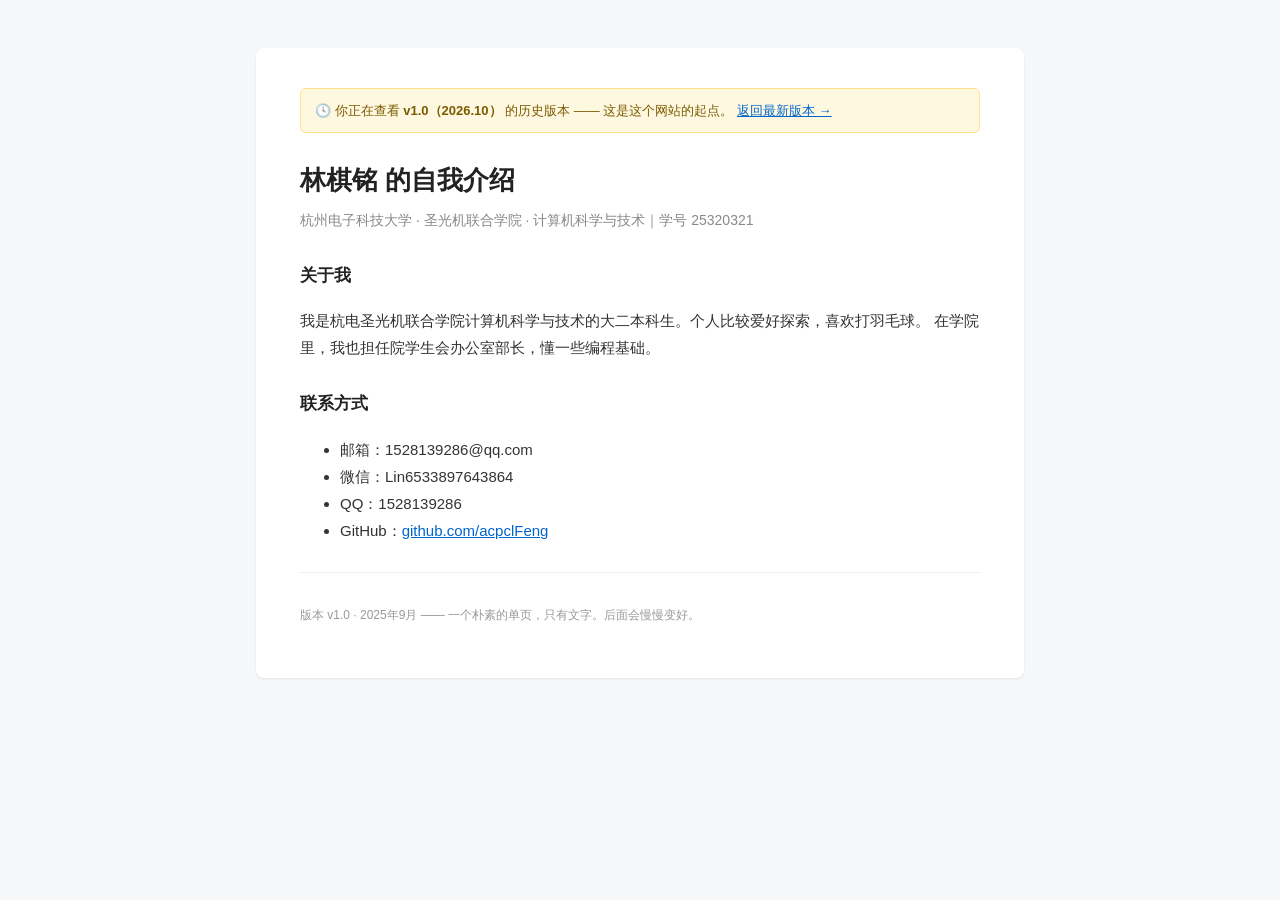
==== commit 457373f7: "Add files via upload" ====
--- a/index.html
+++ b/index.html
@@ -1,334 +1,49 @@
-<!DOCTYPE html>
-<html lang="zh-CN">
-<head>
-  <meta charset="UTF-8" />
-  <meta name="viewport" content="width=device-width, initial-scale=1.0" />
-  <title>星野 NOVA · 创意开发者作品集</title>
-  <meta name="description" content="星野 NOVA 的个人主页 — 创意开发者、视觉设计师。这里收录我的项目作品、技能图谱与成长时间线。" />
-  <meta name="author" content="星野 NOVA" />
-  <meta name="keywords" content="个人主页,作品集,创意开发,视觉设计,前端,赛博朋克" />
-  <meta name="theme-color" content="#050816" />
-
-  <!-- Open Graph / 社交分享 -->
-  <meta property="og:type" content="website" />
-  <meta property="og:title" content="星野 NOVA · 创意开发者作品集" />
-  <meta property="og:description" content="在代码与艺术的交界处，构建会呼吸的界面。" />
-  <meta property="og:locale" content="zh_CN" />
-
-  <!-- 字体：Orbitron 做科技标题，Rajdhani 做正文，均带 fallback -->
-  <link rel="preconnect" href="https://fonts.googleapis.com" />
-  <link rel="preconnect" href="https://fonts.gstatic.com" crossorigin />
-  <link href="https://fonts.googleapis.com/css2?family=Orbitron:wght@500;700;900&family=Rajdhani:wght@400;500;600;700&display=swap" rel="stylesheet" />
-
-  <link rel="stylesheet" href="assets/css/style.css" />
-  <link rel="icon" href="assets/img/favicon.svg" type="image/svg+xml" />
-</head>
-<body data-theme="dark">
-
-  <!-- 顶部滚动进度条 -->
-  <div class="scroll-progress" id="scrollProgress" aria-hidden="true"></div>
-
-  <!-- 鼠标跟随霓虹光晕 -->
-  <div class="cursor-glow" id="cursorGlow" aria-hidden="true"></div>
-
-  <!-- ============ Header ============ -->
-  <header class="site-header" id="siteHeader">
-    <div class="header-inner">
-      <a href="#hero" class="logo" aria-label="返回首页">
-        <span class="logo-mark">◈</span>
-        <span class="logo-text" data-text="NOVA">NOVA</span>
-      </a>
-
-      <nav class="main-nav" id="mainNav" aria-label="主导航">
-        <a href="#hero" class="nav-link">首页</a>
-        <a href="#about" class="nav-link">关于我</a>
-        <a href="#projects" class="nav-link">作品</a>
-        <a href="#blog" class="nav-link">博客</a>
-        <a href="#contact" class="nav-link">联系</a>
-      </nav>
-
-      <div class="header-actions">
-        <a href="#versions" class="btn btn-ghost btn-sm">查看往期版本</a>
-        <a href="#contact" class="btn btn-primary btn-sm">联系我</a>
-        <button class="theme-toggle" id="themeToggle" aria-label="切换主题" title="切换明暗主题">
-          <span class="theme-icon">🌙</span>
-        </button>
-        <button class="menu-toggle" id="menuToggle" aria-label="打开菜单" aria-expanded="false">
-          <span></span><span></span><span></span>
-        </button>
-      </div>
-    </div>
-  </header>
-
-  <!-- 移动端抽屉菜单 -->
-  <div class="mobile-menu" id="mobileMenu" aria-hidden="true">
-    <a href="#hero" class="m-link">首页</a>
-    <a href="#about" class="m-link">关于我</a>
-    <a href="#projects" class="m-link">作品</a>
-    <a href="#blog" class="m-link">博客</a>
-    <a href="#contact" class="m-link">联系</a>
-    <div class="m-actions">
-      <a href="#versions" class="btn btn-ghost btn-sm">查看往期版本</a>
-      <a href="#contact" class="btn btn-primary btn-sm">联系我</a>
-    </div>
-  </div>
-
-  <main>
-    <!-- ============ Hero ============ -->
-    <section class="hero" id="hero">
-      <canvas class="hero-canvas" id="heroCanvas" aria-hidden="true"></canvas>
-      <div class="hero-grid" aria-hidden="true"></div>
-
-      <div class="hero-content">
-        <p class="hero-eyebrow">// 个人主页 · PERSONAL SITE</p>
-        <h1 class="hero-title">
-          <span class="glitch" data-text="星野 NOVA">星野 NOVA</span>
-        </h1>
-        <p class="hero-typed">
-          <span id="typedText"></span><span class="caret">|</span>
-        </p>
-        <p class="hero-tagline">在代码与艺术的交界处，构建会呼吸的界面。</p>
-
-        <div class="hero-buttons">
-          <a href="#projects" class="btn btn-primary">查看作品 →</a>
-          <a href="#contact" class="btn btn-ghost">联系我</a>
-        </div>
-
-        <div class="hero-stats">
-          <div class="stat"><span class="stat-num" data-count="42">0</span><span class="stat-label">项目</span></div>
-          <div class="stat"><span class="stat-num" data-count="8">0</span><span class="stat-label">年经验</span></div>
-          <div class="stat"><span class="stat-num" data-count="99">0</span><span class="stat-label">咖啡 / 周</span></div>
-        </div>
-      </div>
-
-      <a href="#about" class="scroll-hint" aria-label="向下滚动">
-        <span class="mouse"><span class="wheel"></span></span>
-      </a>
-    </section>
-
-    <!-- ============ About ============ -->
-    <section class="section about" id="about">
-      <div class="container">
-        <div class="section-head">
-          <span class="section-index">01</span>
-          <h2 class="section-title">关于我</h2>
-          <p class="section-sub">ABOUT</p>
-        </div>
-
-        <div class="about-grid">
-          <div class="about-photo">
-            <div class="photo-frame">
-              <img src="assets/img/avatar.svg" alt="星野 NOVA 的形象照" loading="lazy" />
-              <div class="photo-ring"></div>
-            </div>
-          </div>
-
-          <div class="about-text">
-            <h3 class="about-name">你好，我是 <span class="hl">星野 NOVA</span></h3>
-            <p class="about-lead">
-              一名游走于工程与设计的创意开发者。我相信好的产品既要<strong>跑得稳</strong>，也要<strong>长得美</strong>。
-            </p>
-            <p>
-              过去几年里，我做过前端、玩过图形学、也折腾过产品。我喜欢把抽象的想法变成可触摸的界面，
-              把复杂的系统拆解成让人会心一笑的细节。工作之外，我是一个重度咖啡依赖者、业余合成器玩家，
-              以及一只猫的铲屎官。
-            </p>
-
-            <div class="about-tags">
-              <span class="tag">🌱 持续学习</span>
-              <span class="tag">🎨 视觉敏感</span>
-              <span class="tag">⚡ 行动迅速</span>
-              <span class="tag">🤝 乐于协作</span>
-            </div>
-
-            <p class="about-values">
-              <strong>我的价值观：</strong> 真诚 > 聪明；可用 > 炫技；长期 > 速成。
-            </p>
-          </div>
-        </div>
-      </div>
-    </section>
-
-    <!-- ============ Projects ============ -->
-    <section class="section projects" id="projects">
-      <div class="container">
-        <div class="section-head">
-          <span class="section-index">02</span>
-          <h2 class="section-title">作品画廊</h2>
-          <p class="section-sub">SELECTED WORKS</p>
-        </div>
-
-        <div class="project-grid" id="projectGrid">
-          <!-- 卡片由 JS 注入，亦可直接在此手写 -->
-        </div>
-      </div>
-    </section>
-
-    <!-- ============ Skills ============ -->
-    <section class="section skills" id="skills">
-      <div class="container">
-        <div class="section-head">
-          <span class="section-index">03</span>
-          <h2 class="section-title">技能图谱</h2>
-          <p class="section-sub">SKILL MATRIX</p>
-        </div>
-
-        <div class="skills-grid">
-          <div class="radar-wrap">
-            <canvas id="radarCanvas" width="420" height="420" aria-label="技能雷达图"></canvas>
-          </div>
-          <div class="skill-bars" id="skillBars">
-            <!-- 技能条由 JS 注入 -->
-          </div>
-        </div>
-      </div>
-    </section>
-
-    <!-- ============ Experience ============ -->
-    <section class="section experience" id="experience">
-      <div class="container">
-        <div class="section-head">
-          <span class="section-index">04</span>
-          <h2 class="section-title">成长时间线</h2>
-          <p class="section-sub">EXPERIENCE</p>
-        </div>
-
-        <div class="timeline" id="timeline">
-          <!-- 时间线节点由 JS 注入 -->
-        </div>
-      </div>
-    </section>
-
-    <!-- ============ Blog ============ -->
-    <section class="section blog" id="blog">
-      <div class="container">
-        <div class="section-head">
-          <span class="section-index">05</span>
-          <h2 class="section-title">博客 / 随笔</h2>
-          <p class="section-sub">WRITINGS</p>
-        </div>
-
-        <div class="blog-grid" id="blogGrid">
-          <!-- 博客卡片由 JS 注入 -->
-        </div>
-      </div>
-    </section>
-
-    <!-- ============ Testimonials ============ -->
-    <section class="section testimonials" id="testimonials">
-      <div class="container">
-        <div class="section-head">
-          <span class="section-index">06</span>
-          <h2 class="section-title">他们说</h2>
-          <p class="section-sub">TESTIMONIALS</p>
-        </div>
-
-        <div class="testi-grid" id="testiGrid">
-          <!-- 评价卡片由 JS 注入 -->
-        </div>
-      </div>
-    </section>
-
-    <!-- ============ Versions ============ -->
-    <section class="section versions" id="versions">
-      <div class="container">
-        <div class="section-head">
-          <span class="section-index">07</span>
-          <h2 class="section-title">往期版本</h2>
-          <p class="section-sub">VERSION HISTORY</p>
-        </div>
-        <div class="version-list" id="versionList"></div>
-      </div>
-    </section>
-
-    <!-- ============ Contact ============ -->
-    <section class="section contact" id="contact">
-      <div class="container">
-        <div class="section-head">
-          <span class="section-index">08</span>
-          <h2 class="section-title">联系我</h2>
-          <p class="section-sub">GET IN TOUCH</p>
-        </div>
-
-        <div class="contact-grid">
-          <form class="contact-form" id="contactForm" novalidate>
-            <div class="field">
-              <label for="cf-name">称呼</label>
-              <input type="text" id="cf-name" name="name" placeholder="怎么称呼你？" required />
-            </div>
-            <div class="field">
-              <label for="cf-email">邮箱</label>
-              <input type="email" id="cf-email" name="email" placeholder="name@example.com" required />
-            </div>
-            <div class="field">
-              <label for="cf-msg">想说的话</label>
-              <textarea id="cf-msg" name="message" rows="4" placeholder="聊聊合作、想法，或者只是打个招呼 :)" required></textarea>
-            </div>
-            <button type="submit" class="btn btn-primary">发送 ✦</button>
-            <p class="form-note" id="formNote" role="status"></p>
-          </form>
-
-          <aside class="contact-side">
-            <h3>其他方式</h3>
-            <ul class="contact-list">
-              <li><span class="c-icon">✉</span> <a href="mailto:nova@example.com">nova@example.com</a></li>
-              <li><span class="c-icon">💬</span> 微信：nova_dev</li>
-              <li><span class="c-icon">🐙</span> <a href="https://github.com/" target="_blank" rel="noopener">github.com/nova</a></li>
-              <li><span class="c-icon">📕</span> <a href="#" target="_blank" rel="noopener">小红书 / 星野</a></li>
-            </ul>
-            <div class="contact-card">
-              <p>一般 24 小时内回复。</p>
-              <p class="muted">也在寻找有趣的项目与同频的人。</p>
-            </div>
-          </aside>
-        </div>
-      </div>
-    </section>
-  </main>
-
-  <!-- ============ Footer ============ -->
-  <footer class="site-footer">
-    <div class="container footer-inner">
-      <div class="footer-brand">
-        <span class="logo-mark">◈</span> NOVA
-        <p class="muted">Code the future, design the soul.</p>
-      </div>
-
-      <nav class="footer-links" aria-label="页脚导航">
-        <a href="#hero">首页</a>
-        <a href="#about">关于</a>
-        <a href="#projects">作品</a>
-        <a href="#contact">联系</a>
-        <a href="#versions">往期版本</a>
-      </nav>
-
-      <div class="footer-social">
-        <a href="https://github.com/" target="_blank" rel="noopener" aria-label="GitHub">GitHub</a>
-        <a href="#" target="_blank" rel="noopener" aria-label="微博">微博</a>
-        <a href="#" target="_blank" rel="noopener" aria-label="小红书">小红书</a>
-      </div>
-    </div>
-
-    <div class="footer-bottom">
-      <p>© <span id="year"></span> 星野 NOVA. 保留所有权利.</p>
-      <p class="muted">
-        <a href="#">隐私政策</a> · <a href="#">备案号 示例-0000000</a> · 
-        <button class="to-top" id="toTop">返回顶部 ↑</button>
-      </p>
-    </div>
-  </footer>
-
-  <!-- 项目灯箱 -->
-  <div class="lightbox" id="lightbox" aria-hidden="true" role="dialog" aria-modal="true">
-    <div class="lightbox-inner">
-      <button class="lightbox-close" id="lightboxClose" aria-label="关闭">✕</button>
-      <div class="lightbox-body" id="lightboxBody"></div>
-    </div>
-  </div>
-
-  <script src="assets/js/particles.js"></script>
-  <script src="assets/js/radar.js"></script>
-  <script src="assets/js/data.js"></script>
-  <script src="assets/js/main.js"></script>
-</body>
-</html>
+<!DOCTYPE html>
+<html lang="zh-CN">
+<head>
+  <meta charset="UTF-8" />
+  <meta name="viewport" content="width=device-width, initial-scale=1.0" />
+  <title>林棋铭 的自我介绍 · v1.0（2026.10）</title>
+  <style>
+    body { font-family: -apple-system, BlinkMacSystemFont, "Segoe UI", "PingFang SC", "Microsoft YaHei", sans-serif;
+      background: #f6f7f9; color: #222; margin: 0; padding: 48px 20px; line-height: 1.8; }
+    .wrap { max-width: 680px; margin: 0 auto; background: #fff; padding: 40px 44px; border-radius: 8px;
+      box-shadow: 0 1px 3px rgba(0,0,0,.08); }
+    h1 { font-size: 26px; margin: 0 0 4px; }
+    .sub { color: #888; font-size: 14px; margin-bottom: 28px; }
+    h2 { font-size: 17px; margin: 28px 0 8px; }
+    p, li { font-size: 15px; color: #333; }
+    a { color: #0066cc; }
+    hr { border: none; border-top: 1px solid #eee; margin: 28px 0; }
+    .banner { background: #fff8e1; border: 1px solid #ffe08a; color: #7a5b00; font-size: 13px;
+      padding: 10px 14px; border-radius: 6px; margin-bottom: 24px; }
+    .foot { color: #999; font-size: 12px; margin-top: 32px; }
+  </style>
+</head>
+<body>
+  <div class="wrap">
+    <div class="banner">
+      🕓 你正在查看 <strong>v1.0（2026.10）</strong> 的历史版本 —— 这是这个网站的起点。
+      <a href="../../index.html">返回最新版本 →</a>
+    </div>
+
+    <h1>林棋铭 的自我介绍</h1>
+    <div class="sub">杭州电子科技大学 · 圣光机联合学院 · 计算机科学与技术｜学号 25320321</div>
+
+    <h2>关于我</h2>
+    <p>我是杭电圣光机联合学院计算机科学与技术的大二本科生。个人比较爱好探索，喜欢打羽毛球。
+       在学院里，我也担任院学生会办公室部长，懂一些编程基础。</p>
+
+    <h2>联系方式</h2>
+    <ul>
+      <li>邮箱：1528139286@qq.com</li>
+      <li>微信：Lin6533897643864</li>
+      <li>QQ：1528139286</li>
+      <li>GitHub：<a href="https://github.com/acpclFeng">github.com/acpclFeng</a></li>
+    </ul>
+
+    <hr />
+    <p class="foot">版本 v1.0 · 2025年9月 —— 一个朴素的单页，只有文字。后面会慢慢变好。</p>
+  </div>
+</body>
+</html>
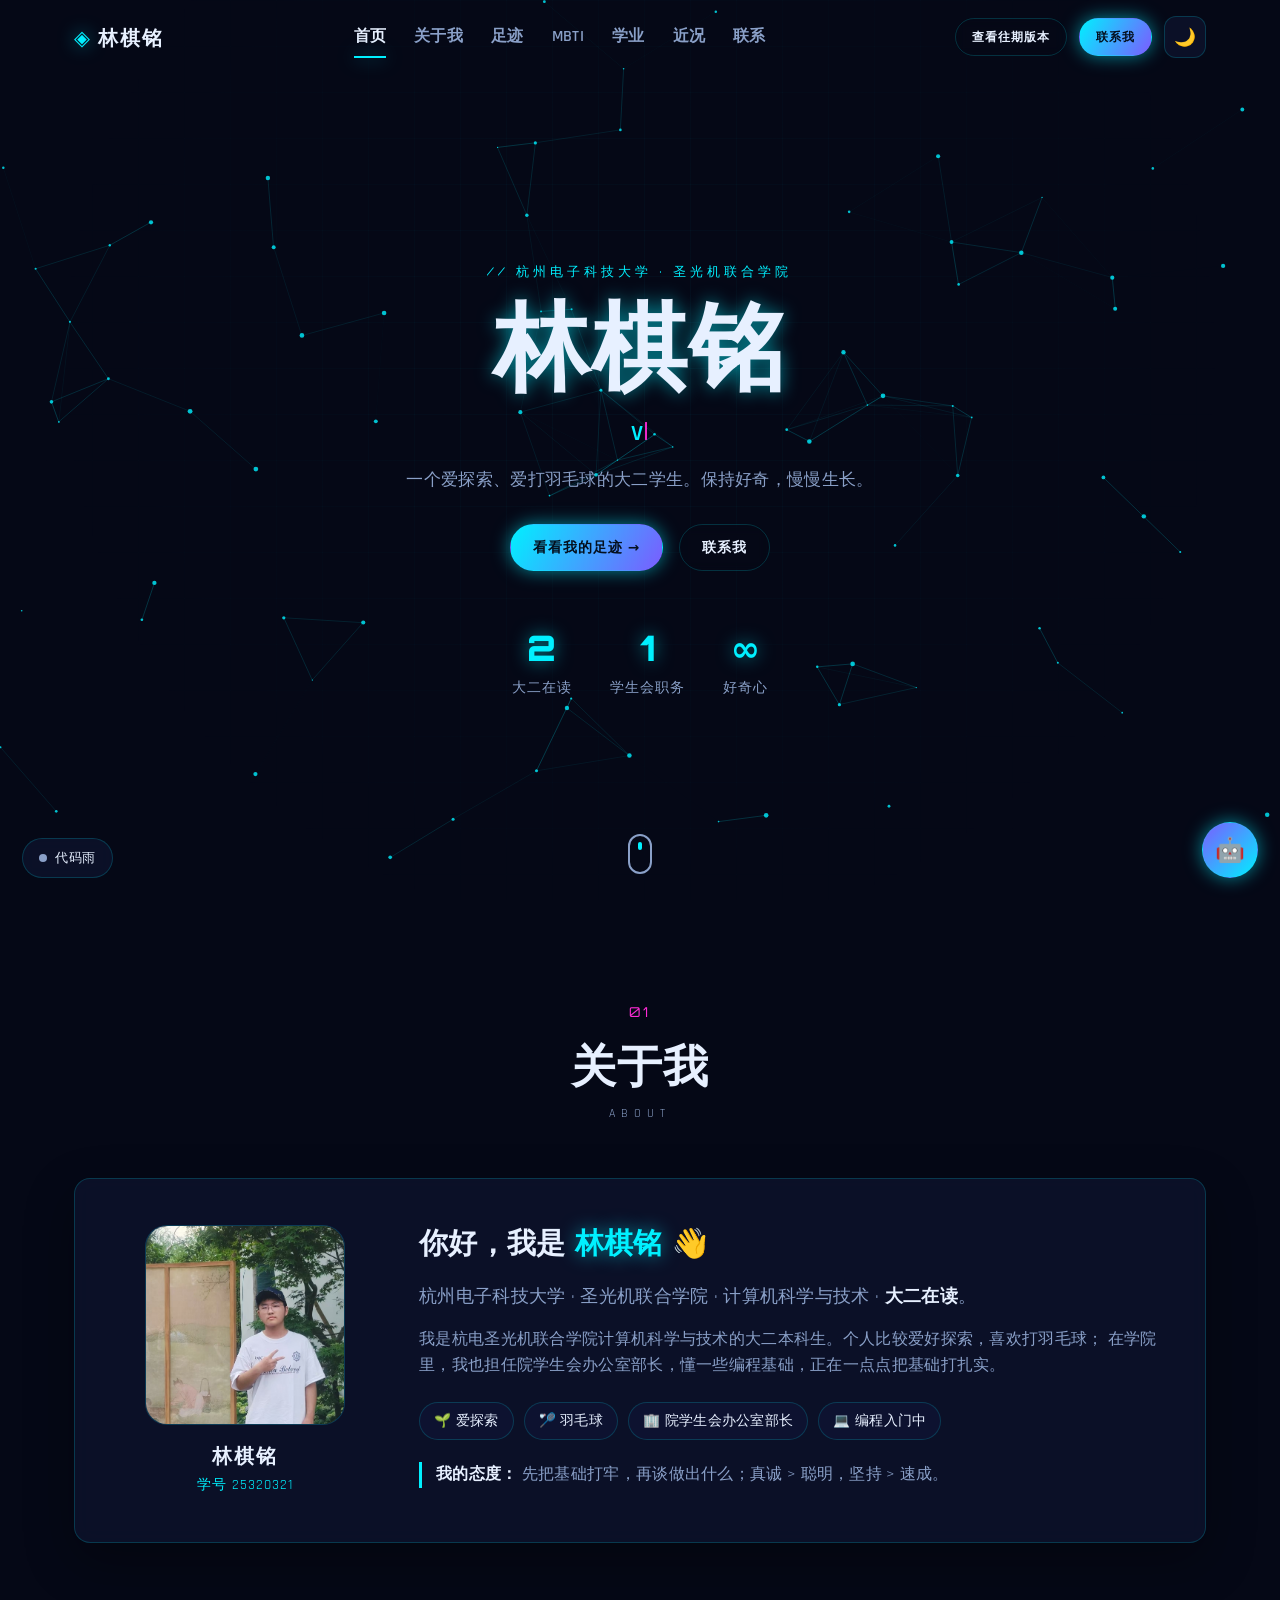
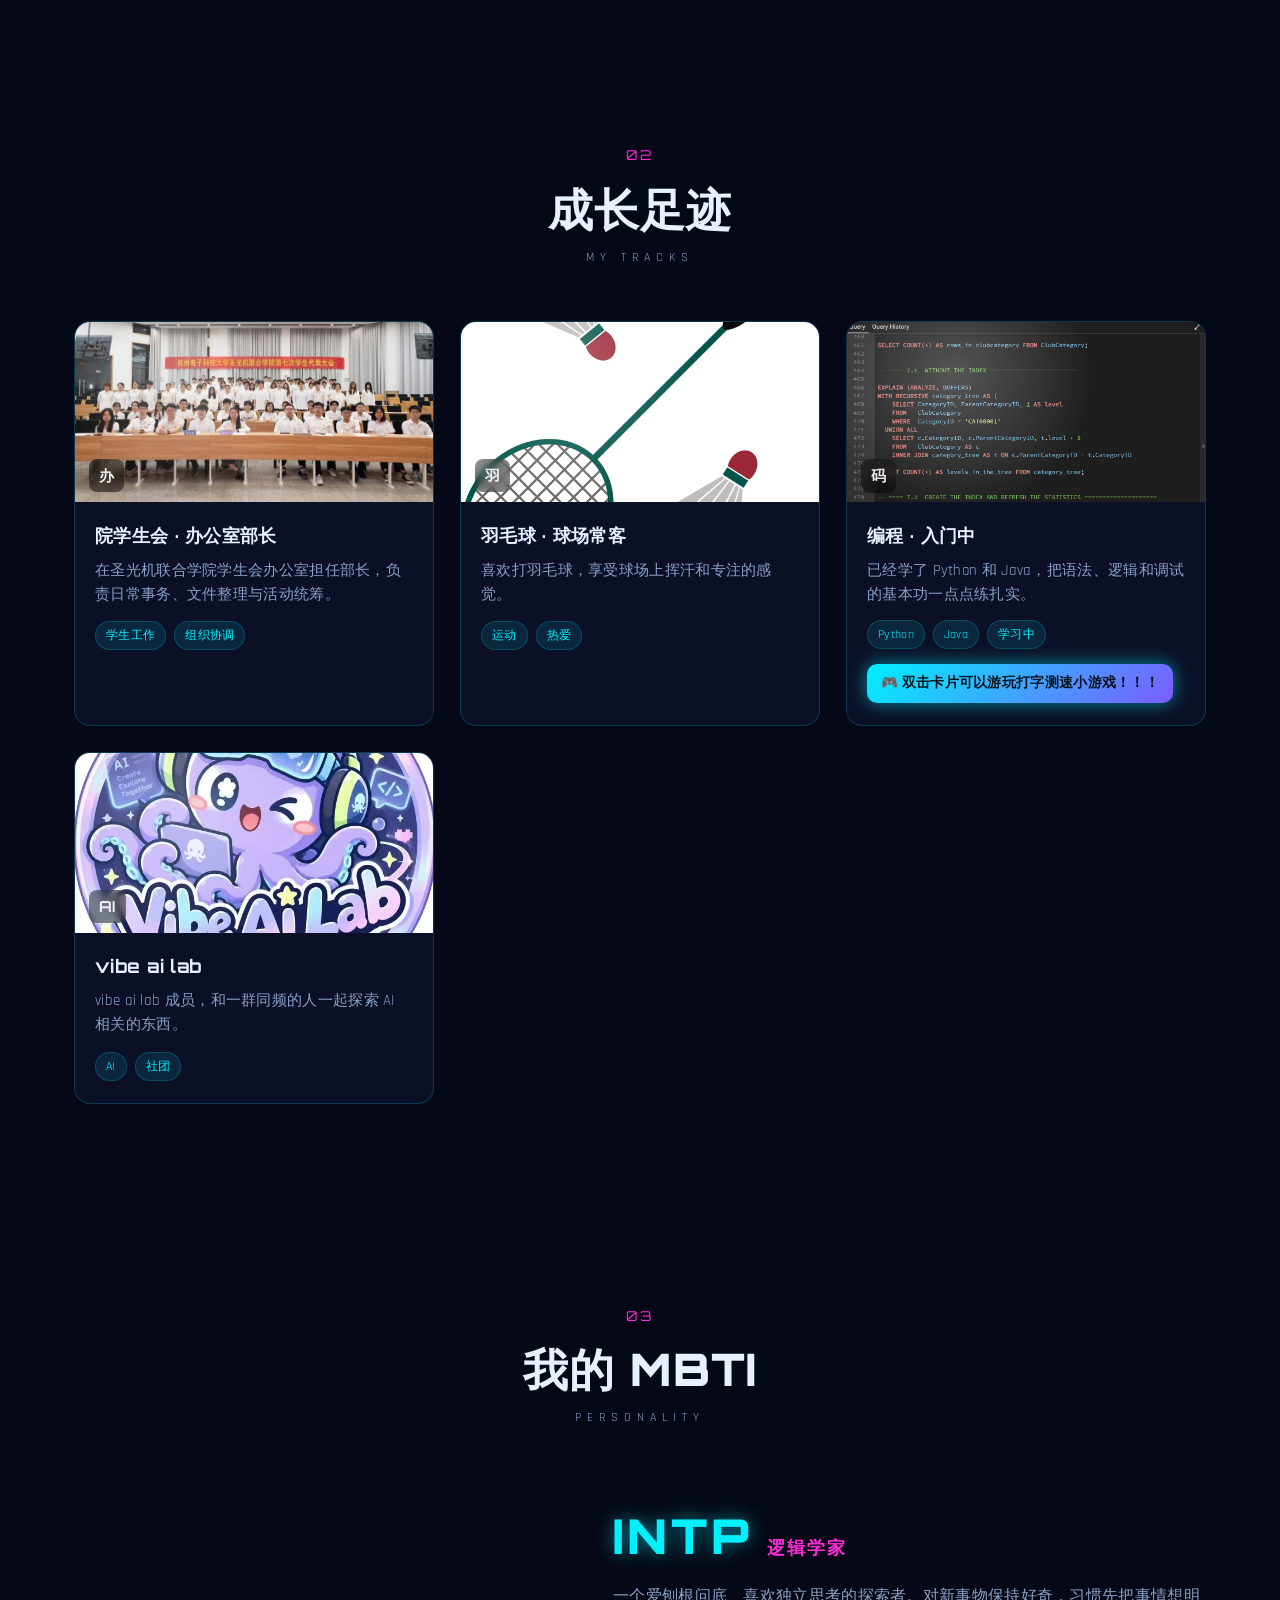
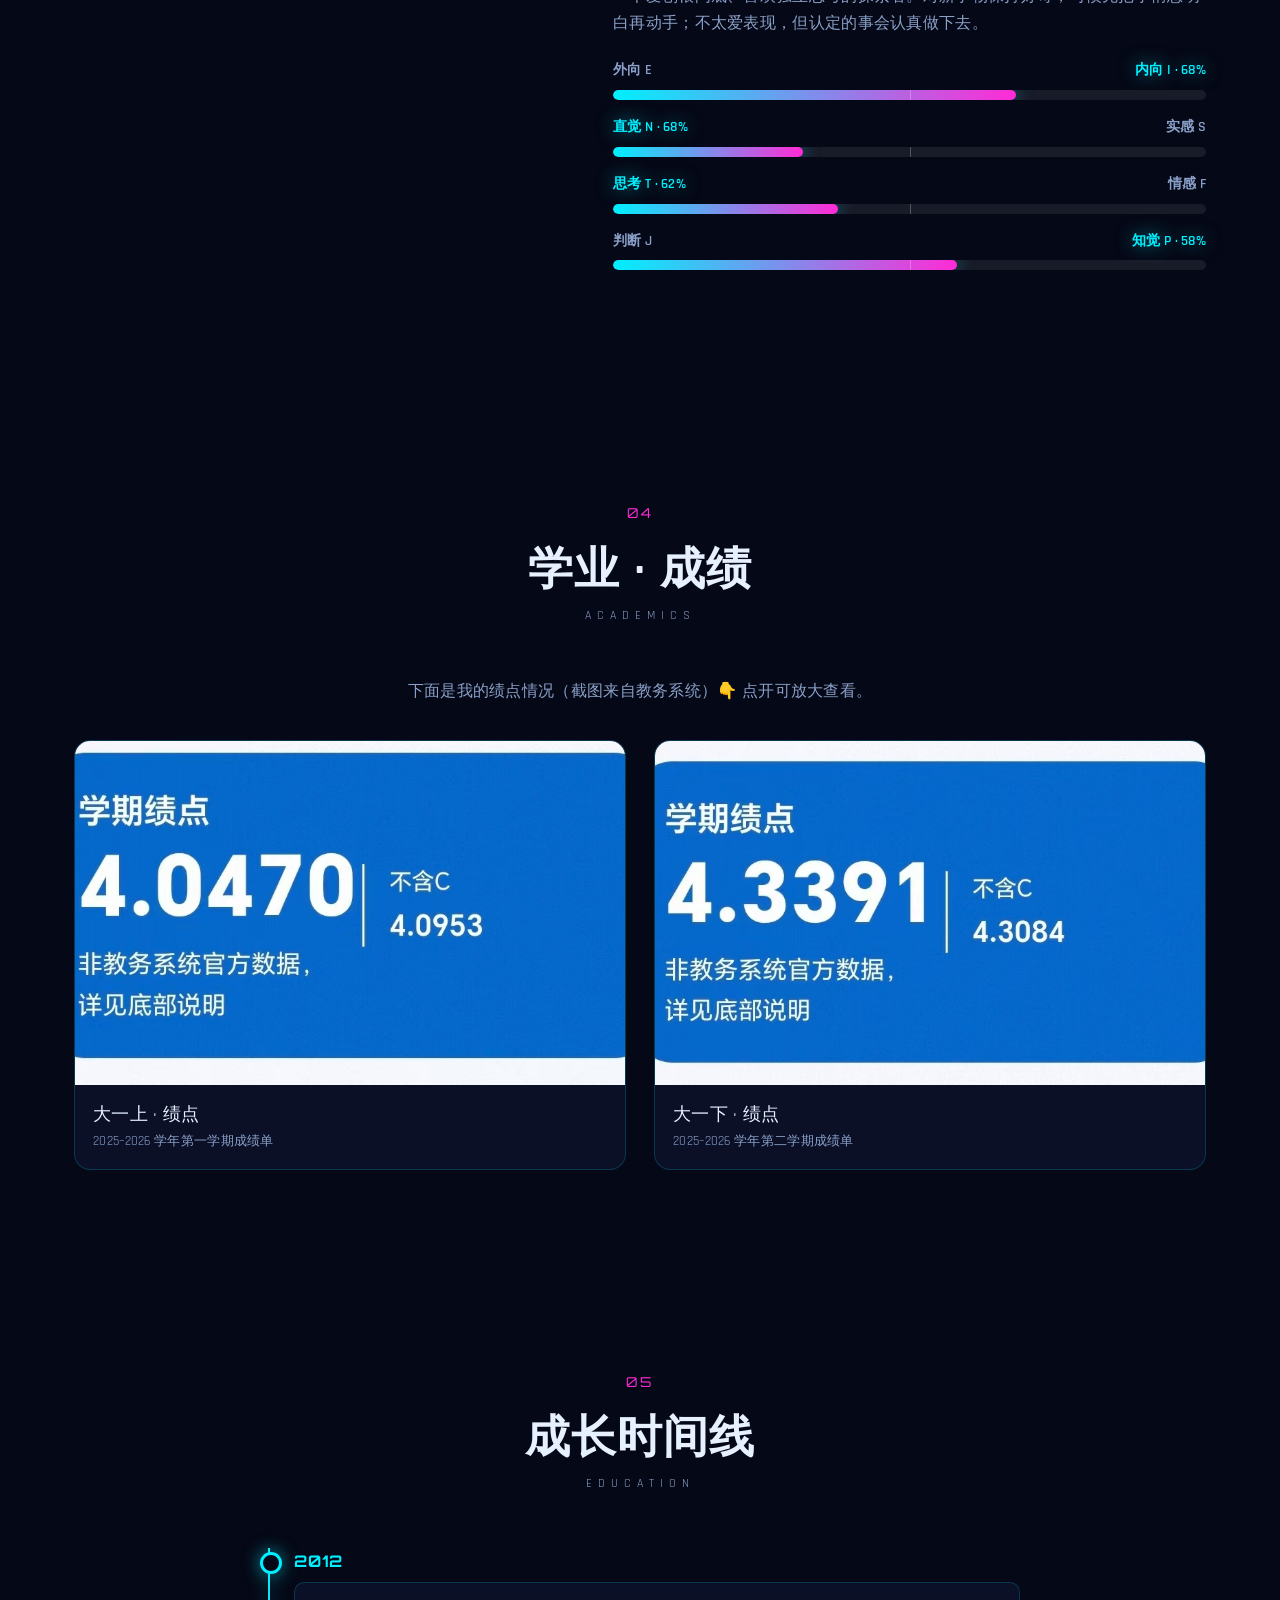
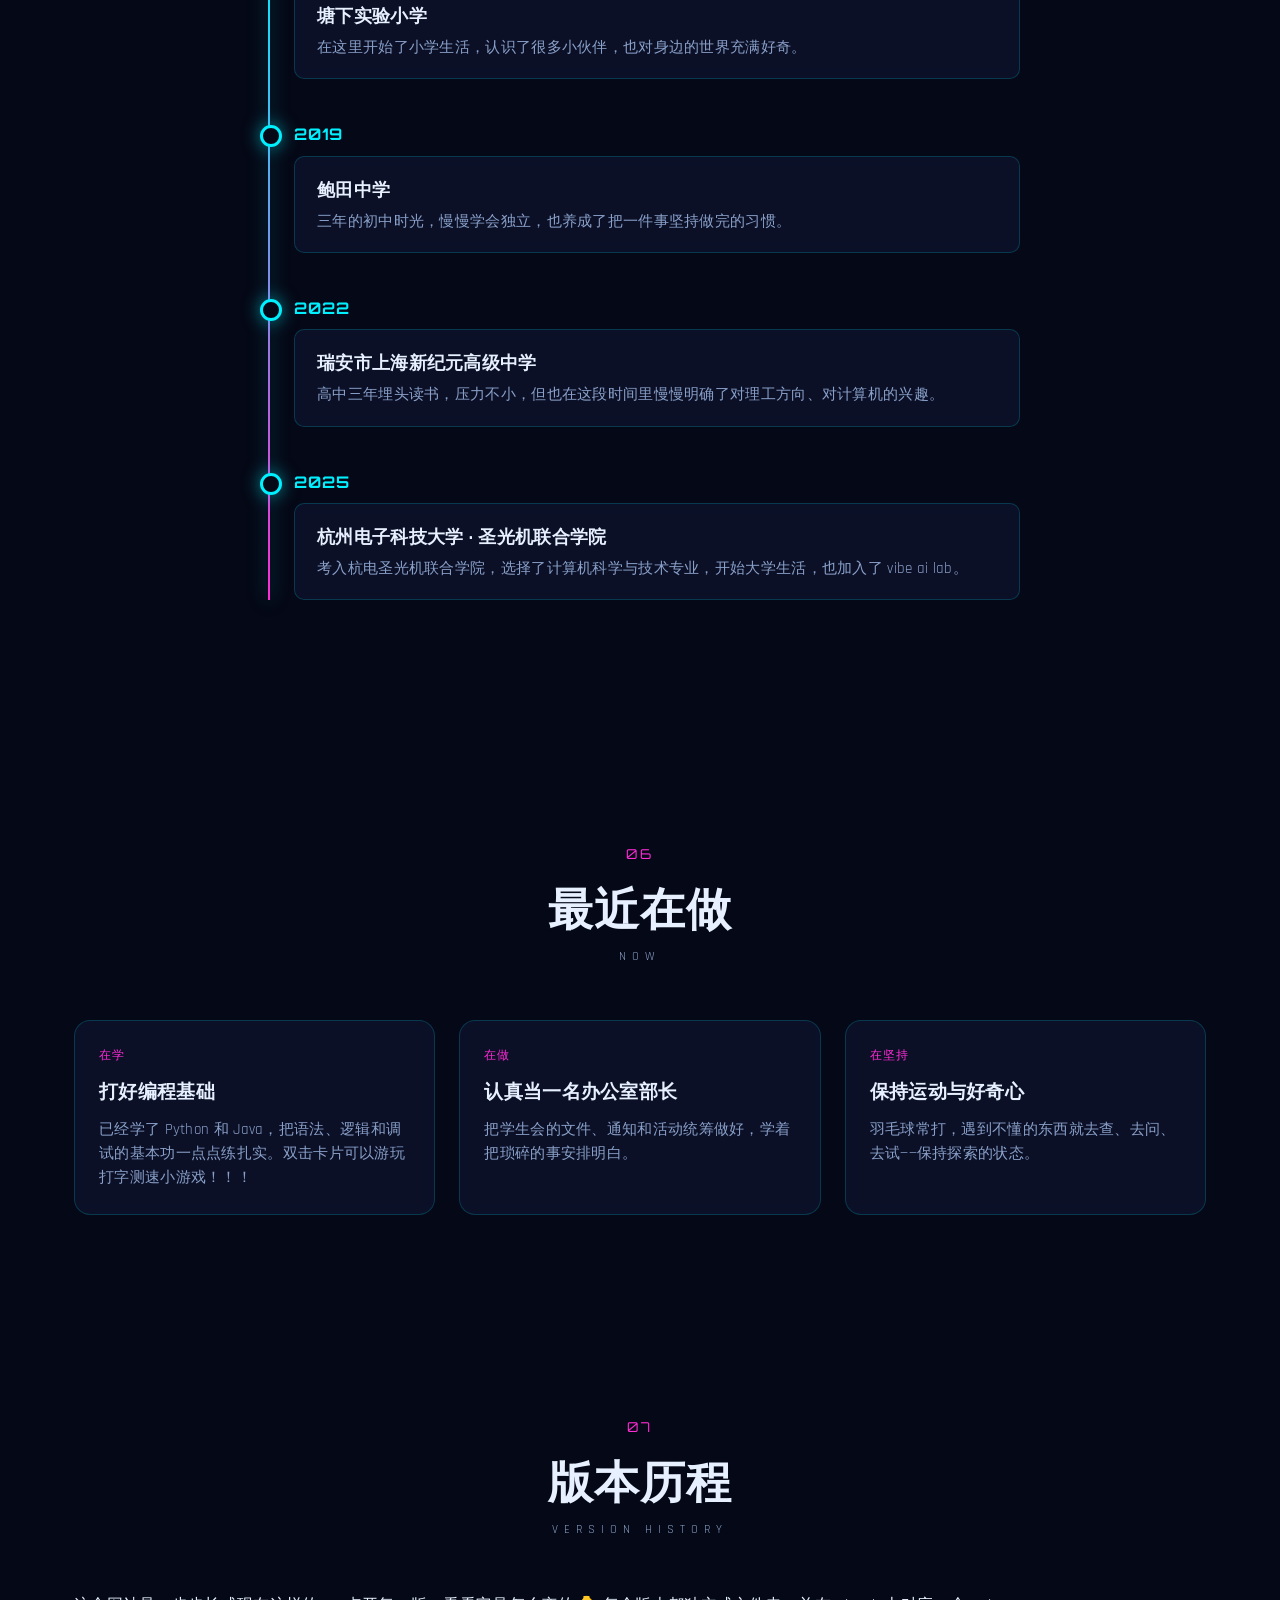
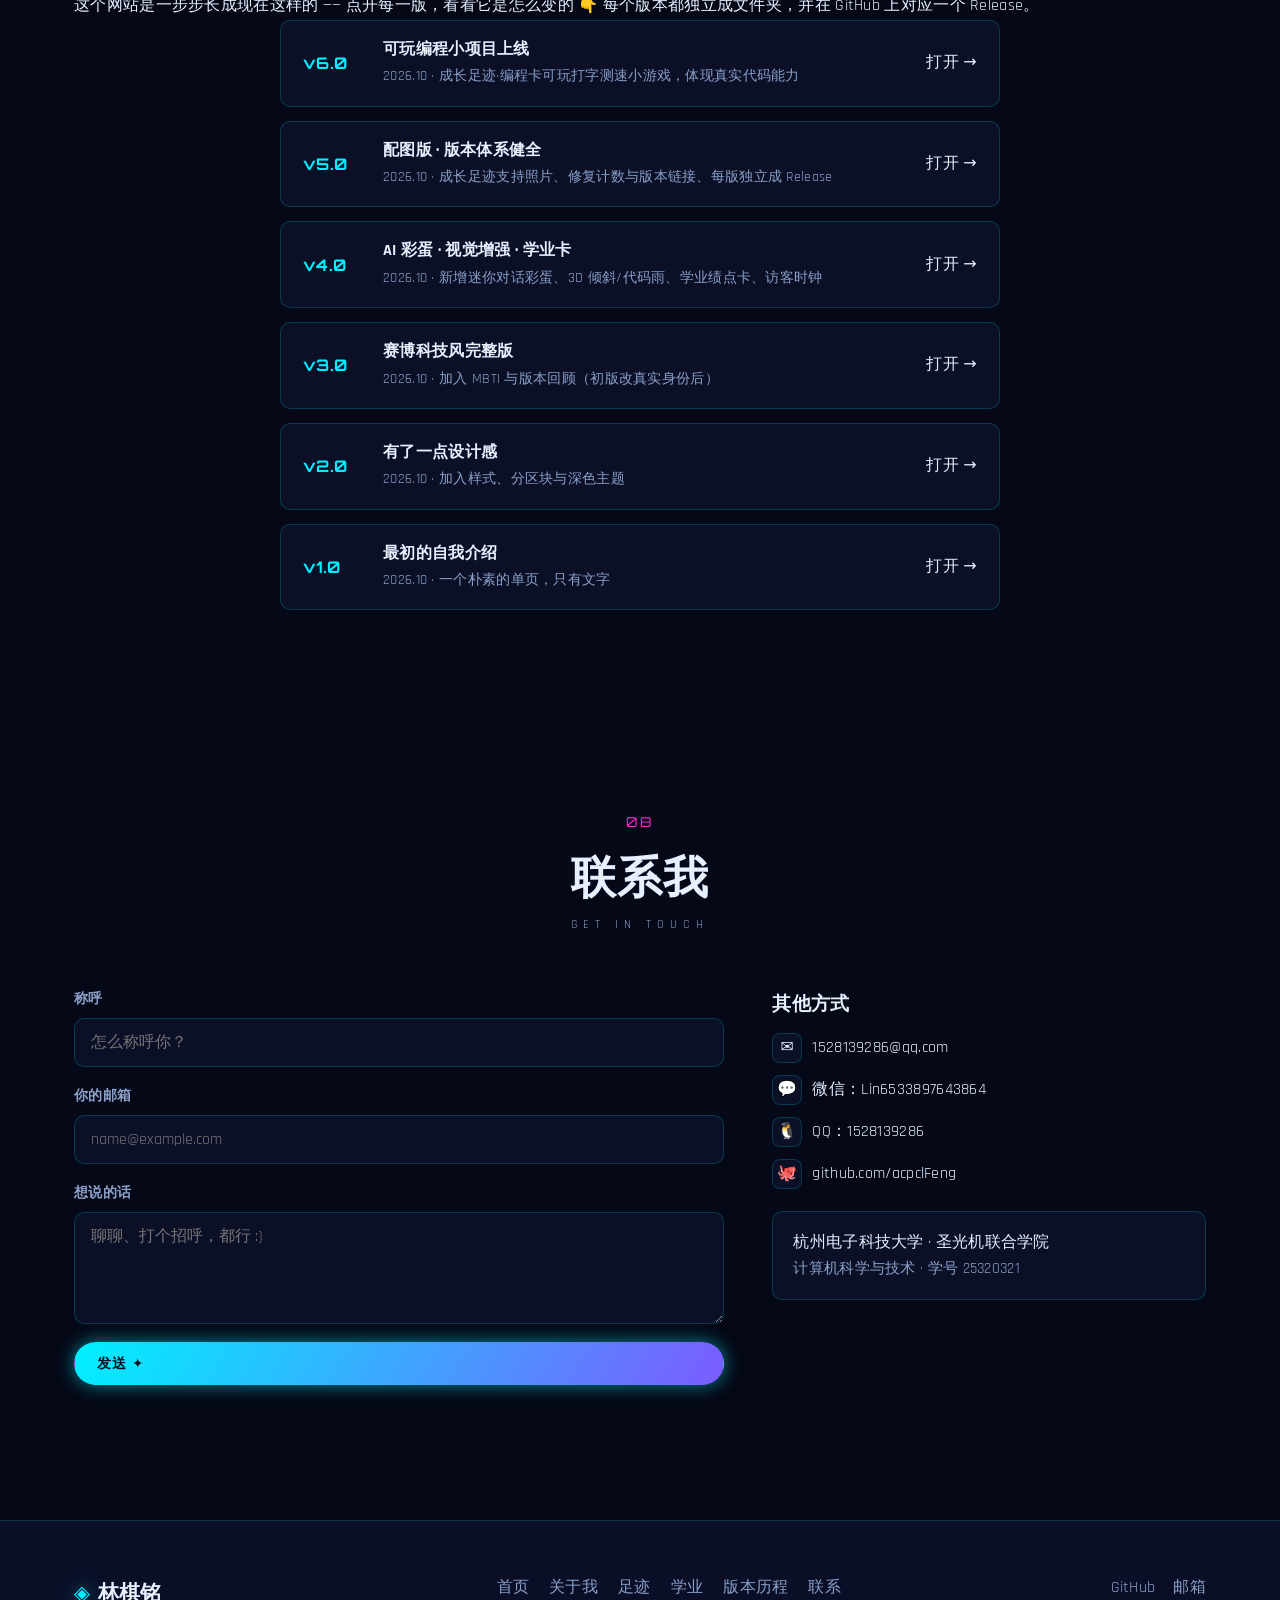
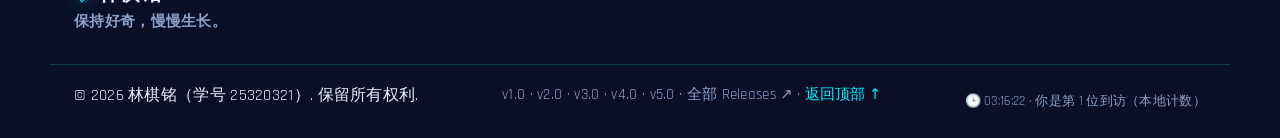
==== commit 32277e7b: "Add files via upload" ====
--- a/index.html
+++ b/index.html
@@ -3,47 +3,394 @@
 <head>
   <meta charset="UTF-8" />
   <meta name="viewport" content="width=device-width, initial-scale=1.0" />
-  <title>林棋铭 的自我介绍 · v1.0（2026.10）</title>
-  <style>
-    body { font-family: -apple-system, BlinkMacSystemFont, "Segoe UI", "PingFang SC", "Microsoft YaHei", sans-serif;
-      background: #f6f7f9; color: #222; margin: 0; padding: 48px 20px; line-height: 1.8; }
-    .wrap { max-width: 680px; margin: 0 auto; background: #fff; padding: 40px 44px; border-radius: 8px;
-      box-shadow: 0 1px 3px rgba(0,0,0,.08); }
-    h1 { font-size: 26px; margin: 0 0 4px; }
-    .sub { color: #888; font-size: 14px; margin-bottom: 28px; }
-    h2 { font-size: 17px; margin: 28px 0 8px; }
-    p, li { font-size: 15px; color: #333; }
-    a { color: #0066cc; }
-    hr { border: none; border-top: 1px solid #eee; margin: 28px 0; }
-    .banner { background: #fff8e1; border: 1px solid #ffe08a; color: #7a5b00; font-size: 13px;
-      padding: 10px 14px; border-radius: 6px; margin-bottom: 24px; }
-    .foot { color: #999; font-size: 12px; margin-top: 32px; }
-  </style>
+  <title>林棋铭 · 个人主页</title>
+  <meta name="description" content="林棋铭 的个人主页 —— 杭州电子科技大学圣光机联合学院计算机科学与技术在读，爱探索、爱打羽毛球。" />
+  <meta name="author" content="林棋铭" />
+  <meta name="keywords" content="林棋铭,个人主页,杭州电子科技大学,圣光机联合学院,计算机科学与技术,自我介绍" />
+  <meta name="theme-color" content="#050816" />
+
+  <!-- Open Graph / 社交分享 -->
+  <meta property="og:type" content="website" />
+  <meta property="og:title" content="林棋铭 · 个人主页" />
+  <meta property="og:description" content="杭州电子科技大学 · 计算机科学与技术 · 大二在读。爱探索，爱打羽毛球。" />
+  <meta property="og:locale" content="zh_CN" />
+
+  <!-- 字体：Orbitron 做科技标题，Rajdhani 做正文，均带 fallback -->
+  <link rel="preconnect" href="https://fonts.googleapis.com" />
+  <link rel="preconnect" href="https://fonts.gstatic.com" crossorigin />
+  <link href="https://fonts.googleapis.com/css2?family=Orbitron:wght@500;700;900&family=Rajdhani:wght@400;500;600;700&display=swap" rel="stylesheet" />
+
+  <link rel="stylesheet" href="assets/css/style.css" />
+  <link rel="icon" href="assets/img/favicon.svg" type="image/svg+xml" />
 </head>
-<body>
-  <div class="wrap">
-    <div class="banner">
-      🕓 你正在查看 <strong>v1.0（2026.10）</strong> 的历史版本 —— 这是这个网站的起点。
-      <a href="../../index.html">返回最新版本 →</a>
-    </div>
-
-    <h1>林棋铭 的自我介绍</h1>
-    <div class="sub">杭州电子科技大学 · 圣光机联合学院 · 计算机科学与技术｜学号 25320321</div>
-
-    <h2>关于我</h2>
-    <p>我是杭电圣光机联合学院计算机科学与技术的大二本科生。个人比较爱好探索，喜欢打羽毛球。
-       在学院里，我也担任院学生会办公室部长，懂一些编程基础。</p>
-
-    <h2>联系方式</h2>
-    <ul>
-      <li>邮箱：1528139286@qq.com</li>
-      <li>微信：Lin6533897643864</li>
-      <li>QQ：1528139286</li>
-      <li>GitHub：<a href="https://github.com/acpclFeng">github.com/acpclFeng</a></li>
-    </ul>
-
-    <hr />
-    <p class="foot">版本 v1.0 · 2025年9月 —— 一个朴素的单页，只有文字。后面会慢慢变好。</p>
+<body data-theme="dark">
+
+  <!-- 顶部滚动进度条 -->
+  <div class="scroll-progress" id="scrollProgress" aria-hidden="true"></div>
+
+  <!-- 鼠标跟随霓虹光晕 -->
+  <div class="cursor-glow" id="cursorGlow" aria-hidden="true"></div>
+
+  <!-- Matrix 代码雨叠加层（可开关，默认关闭） -->
+  <canvas class="matrix-canvas" id="matrixCanvas" aria-hidden="true"></canvas>
+
+  <!-- ============ Header ============ -->
+  <header class="site-header" id="siteHeader">
+    <div class="header-inner">
+      <a href="#hero" class="logo" aria-label="返回首页">
+        <span class="logo-mark">◈</span>
+        <span class="logo-text">林棋铭</span>
+      </a>
+
+      <nav class="main-nav" id="mainNav" aria-label="主导航">
+        <a href="#hero" class="nav-link">首页</a>
+        <a href="#about" class="nav-link">关于我</a>
+        <a href="#projects" class="nav-link">足迹</a>
+        <a href="#skills" class="nav-link">MBTI</a>
+        <a href="#academics" class="nav-link">学业</a>
+        <a href="#blog" class="nav-link">近况</a>
+        <a href="#contact" class="nav-link">联系</a>
+      </nav>
+
+      <div class="header-actions">
+        <a href="#versions" class="btn btn-ghost btn-sm">查看往期版本</a>
+        <a href="#contact" class="btn btn-primary btn-sm">联系我</a>
+        <button class="theme-toggle" id="themeToggle" aria-label="切换主题" title="切换明暗主题">
+          <span class="theme-icon">🌙</span>
+        </button>
+        <button class="menu-toggle" id="menuToggle" aria-label="打开菜单" aria-expanded="false">
+          <span></span><span></span><span></span>
+        </button>
+      </div>
+    </div>
+  </header>
+
+  <!-- 移动端抽屉菜单 -->
+  <div class="mobile-menu" id="mobileMenu" aria-hidden="true">
+    <a href="#hero" class="m-link">首页</a>
+    <a href="#about" class="m-link">关于我</a>
+    <a href="#projects" class="m-link">足迹</a>
+    <a href="#skills" class="m-link">MBTI</a>
+    <a href="#academics" class="m-link">学业</a>
+    <a href="#blog" class="m-link">近况</a>
+    <a href="#contact" class="m-link">联系</a>
+    <div class="m-actions">
+      <a href="#versions" class="btn btn-ghost btn-sm">查看往期版本</a>
+      <a href="#contact" class="btn btn-primary btn-sm">联系我</a>
+    </div>
   </div>
+
+  <main>
+    <!-- ============ Hero ============ -->
+    <section class="hero" id="hero">
+      <canvas class="hero-canvas" id="heroCanvas" aria-hidden="true"></canvas>
+      <div class="hero-grid" aria-hidden="true"></div>
+
+      <div class="hero-content">
+        <p class="hero-eyebrow">// 杭州电子科技大学 · 圣光机联合学院</p>
+        <h1 class="hero-title">
+          <span class="glitch" data-text="林棋铭">林棋铭</span>
+        </h1>
+        <p class="hero-typed">
+          <span id="typedText"></span><span class="caret">|</span>
+        </p>
+        <p class="hero-tagline">一个爱探索、爱打羽毛球的大二学生。保持好奇，慢慢生长。</p>
+
+        <div class="hero-buttons">
+          <a href="#projects" class="btn btn-primary">看看我的足迹 →</a>
+          <a href="#contact" class="btn btn-ghost">联系我</a>
+        </div>
+
+        <div class="hero-stats">
+          <div class="stat"><span class="stat-num" data-count="2">0</span><span class="stat-label">大二在读</span></div>
+          <div class="stat"><span class="stat-num" data-count="1">0</span><span class="stat-label">学生会职务</span></div>
+          <div class="stat"><span class="stat-num">∞</span><span class="stat-label">好奇心</span></div>
+        </div>
+      </div>
+
+      <a href="#about" class="scroll-hint" aria-label="向下滚动">
+        <span class="mouse"><span class="wheel"></span></span>
+      </a>
+    </section>
+
+    <!-- ============ About ============ -->
+    <section class="section about" id="about">
+      <div class="container">
+        <div class="section-head">
+          <span class="section-index">01</span>
+          <h2 class="section-title">关于我</h2>
+          <p class="section-sub">ABOUT</p>
+        </div>
+
+        <div class="about-card">
+          <div class="about-photo">
+            <div class="photo-frame">
+              <img src="assets/img/avatar-林棋铭.jpg" alt="林棋铭 的头像" loading="lazy" />
+              <div class="photo-ring"></div>
+            </div>
+            <div class="about-id">
+              <span class="id-name">林棋铭</span>
+              <span class="id-no">学号 25320321</span>
+            </div>
+          </div>
+
+          <div class="about-text">
+            <h3 class="about-name">你好，我是 <span class="hl">林棋铭</span> 👋</h3>
+            <p class="about-lead">
+              杭州电子科技大学 · 圣光机联合学院 · 计算机科学与技术 · <strong>大二在读</strong>。
+            </p>
+            <p>
+              我是杭电圣光机联合学院计算机科学与技术的大二本科生。个人比较爱好探索，喜欢打羽毛球；
+              在学院里，我也担任院学生会办公室部长，懂一些编程基础，正在一点点把基础打扎实。
+            </p>
+
+            <div class="about-tags">
+              <span class="tag">🌱 爱探索</span>
+              <span class="tag">🏸 羽毛球</span>
+              <span class="tag">🏢 院学生会办公室部长</span>
+              <span class="tag">💻 编程入门中</span>
+            </div>
+
+            <p class="about-values">
+              <strong>我的态度：</strong> 先把基础打牢，再谈做出什么；真诚 > 聪明，坚持 > 速成。
+            </p>
+          </div>
+        </div>
+      </div>
+    </section>
+
+    <!-- ============ 成长足迹（原作品画廊） ============ -->
+    <section class="section projects" id="projects">
+      <div class="container">
+        <div class="section-head">
+          <span class="section-index">02</span>
+          <h2 class="section-title">成长足迹</h2>
+          <p class="section-sub">MY TRACKS</p>
+        </div>
+
+        <div class="project-grid" id="projectGrid">
+          <!-- 卡片由 JS 注入，亦可直接在此手写 -->
+        </div>
+      </div>
+    </section>
+
+    <!-- ============ MBTI（原技能） ============ -->
+    <section class="section skills" id="skills">
+      <div class="container">
+        <div class="section-head">
+          <span class="section-index">03</span>
+          <h2 class="section-title">我的 MBTI</h2>
+          <p class="section-sub">PERSONALITY</p>
+        </div>
+
+        <div class="skills-grid">
+          <div class="radar-wrap">
+            <canvas id="radarCanvas" width="420" height="420" aria-label="MBTI 四维雷达图"></canvas>
+          </div>
+          <div class="mbti-panel" id="mbtiPanel">
+            <!-- 由 JS 注入 -->
+          </div>
+        </div>
+      </div>
+    </section>
+
+    <!-- ============ 学业 / 成绩 ============ -->
+    <section class="section academics" id="academics">
+      <div class="container">
+        <div class="section-head">
+          <span class="section-index">04</span>
+          <h2 class="section-title">学业 · 成绩</h2>
+          <p class="section-sub">ACADEMICS</p>
+        </div>
+
+        <p class="academics-tip">下面是我的绩点情况（截图来自教务系统）👇 点开可放大查看。</p>
+        <div class="academics-grid" id="academicsGrid">
+          <!-- 绩点卡片由 JS 注入 -->
+        </div>
+      </div>
+    </section>
+
+    <!-- ============ 成长时间线 ============ -->
+    <section class="section experience" id="experience">
+      <div class="container">
+        <div class="section-head">
+          <span class="section-index">05</span>
+          <h2 class="section-title">成长时间线</h2>
+          <p class="section-sub">EDUCATION</p>
+        </div>
+
+        <div class="timeline" id="timeline">
+          <!-- 时间线节点由 JS 注入 -->
+        </div>
+      </div>
+    </section>
+
+    <!-- ============ 近况（原博客） ============ -->
+    <section class="section blog" id="blog">
+      <div class="container">
+        <div class="section-head">
+          <span class="section-index">06</span>
+          <h2 class="section-title">最近在做</h2>
+          <p class="section-sub">NOW</p>
+        </div>
+
+        <div class="blog-grid" id="nowGrid">
+          <!-- 近况卡片由 JS 注入 -->
+        </div>
+      </div>
+    </section>
+
+    <!-- ============ 版本历程 ============ -->
+    <section class="section versions" id="versions">
+      <div class="container">
+        <div class="section-head">
+          <span class="section-index">07</span>
+          <h2 class="section-title">版本历程</h2>
+          <p class="section-sub">VERSION HISTORY</p>
+        </div>
+        <p class="versions-tip">这个网站是一步步长成现在这样的 —— 点开每一版，看看它是怎么变的 👇 每个版本都独立成文件夹，并在 GitHub 上对应一个 Release。</p>
+        <div class="version-list" id="versionList"></div>
+      </div>
+    </section>
+
+    <!-- ============ Contact ============ -->
+    <section class="section contact" id="contact">
+      <div class="container">
+        <div class="section-head">
+          <span class="section-index">08</span>
+          <h2 class="section-title">联系我</h2>
+          <p class="section-sub">GET IN TOUCH</p>
+        </div>
+
+        <div class="contact-grid">
+          <form class="contact-form" id="contactForm" novalidate>
+            <div class="field">
+              <label for="cf-name">称呼</label>
+              <input type="text" id="cf-name" name="name" placeholder="怎么称呼你？" required />
+            </div>
+            <div class="field">
+              <label for="cf-email">你的邮箱</label>
+              <input type="email" id="cf-email" name="email" placeholder="name@example.com" required />
+            </div>
+            <div class="field">
+              <label for="cf-msg">想说的话</label>
+              <textarea id="cf-msg" name="message" rows="4" placeholder="聊聊、打个招呼，都行 :)" required></textarea>
+            </div>
+            <button type="submit" class="btn btn-primary">发送 ✦</button>
+            <p class="form-note" id="formNote" role="status"></p>
+          </form>
+
+          <aside class="contact-side">
+            <h3>其他方式</h3>
+            <ul class="contact-list">
+              <li><span class="c-icon">✉</span> <a href="mailto:1528139286@qq.com">1528139286@qq.com</a></li>
+              <li><span class="c-icon">💬</span> 微信：Lin6533897643864</li>
+              <li><span class="c-icon">🐧</span> QQ：1528139286</li>
+              <li><span class="c-icon">🐙</span> <a href="https://github.com/acpclFeng" target="_blank" rel="noopener">github.com/acpclFeng</a></li>
+            </ul>
+            <div class="contact-card">
+              <p>杭州电子科技大学 · 圣光机联合学院</p>
+              <p class="muted">计算机科学与技术 · 学号 25320321</p>
+            </div>
+          </aside>
+        </div>
+      </div>
+    </section>
+  </main>
+
+  <!-- ============ Footer ============ -->
+  <footer class="site-footer">
+    <div class="container footer-inner">
+      <div class="footer-brand">
+        <span class="logo-mark">◈</span> 林棋铭
+        <p class="muted">保持好奇，慢慢生长。</p>
+      </div>
+
+      <nav class="footer-links" aria-label="页脚导航">
+        <a href="#hero">首页</a>
+        <a href="#about">关于我</a>
+        <a href="#projects">足迹</a>
+        <a href="#academics">学业</a>
+        <a href="#versions">版本历程</a>
+        <a href="#contact">联系</a>
+      </nav>
+
+      <div class="footer-social">
+        <a href="https://github.com/acpclFeng" target="_blank" rel="noopener" aria-label="GitHub">GitHub</a>
+        <a href="mailto:1528139286@qq.com" aria-label="邮箱">邮箱</a>
+      </div>
+    </div>
+
+    <div class="footer-bottom">
+      <p>© <span id="year"></span> 林棋铭（学号 25320321）. 保留所有权利.</p>
+      <p class="muted">
+        <a href="versions/v1/index.html">v1.0</a> ·
+        <a href="versions/v2/index.html">v2.0</a> ·
+        <a href="versions/v3/index.html">v3.0</a> ·
+        <a href="versions/v4/index.html">v4.0</a> ·
+        <a href="versions/v5/index.html">v5.0</a> ·
+        <a href="https://github.com/acpclFeng/personal-site/releases" target="_blank" rel="noopener">全部 Releases ↗</a> ·
+        <button class="to-top" id="toTop">返回顶部 ↑</button>
+      </p>
+      <p class="muted footer-meta">
+        🕒 <span id="localClock">--:--:--</span> · 你是第 <span id="visitCount">1</span> 位到访（本地计数）
+      </p>
+    </div>
+  </footer>
+
+  <!-- 项目灯箱 -->
+  <div class="lightbox" id="lightbox" aria-hidden="true" role="dialog" aria-modal="true">
+    <div class="lightbox-inner">
+      <button class="lightbox-close" id="lightboxClose" aria-label="关闭">✕</button>
+      <div class="lightbox-body" id="lightboxBody"></div>
+    </div>
+  </div>
+
+  <!-- 打字测速小游戏弹窗 -->
+  <div class="game-modal" id="gameModal" aria-hidden="true" role="dialog" aria-modal="true">
+    <div class="game-inner">
+      <button class="game-close" id="gameClose" aria-label="关闭">✕</button>
+      <h3 class="game-title">⌨️ 打字测速 · 来挑战一下</h3>
+      <p class="game-sub" id="typeTip">照着下面这段文字打，看看你的速度和准确率～</p>
+      <div class="type-target" id="typeTarget" aria-label="待输入的范文"></div>
+      <textarea id="typeInput" class="type-input" placeholder="在这里开始打字…（忽略大小写）" rows="3" spellcheck="false"></textarea>
+      <div class="game-stats">
+        <span>WPM <b id="typeWpm">0</b></span>
+        <span>准确率 <b id="typeAcc">100%</b></span>
+        <span>用时 <b id="typeTime">0.0s</b></span>
+      </div>
+      <div class="game-actions">
+        <button class="btn btn-primary btn-sm" id="typeRestart">重新开始</button>
+        <span class="game-best">本机最好 WPM：<b id="typeBest">0</b></span>
+      </div>
+    </div>
+  </div>
+
+  <!-- 迷你 AI 对话彩蛋 -->
+  <div class="chat-egg" id="chatEgg">
+    <div class="chat-panel" id="chatPanel" aria-hidden="true">
+      <div class="chat-head">
+        <span>🤖 林棋铭 的 AI 分身</span>
+        <button class="chat-close" id="chatClose" aria-label="关闭对话">✕</button>
+      </div>
+      <div class="chat-body" id="chatBody"></div>
+      <form class="chat-input" id="chatForm">
+        <input type="text" id="chatText" placeholder="问点什么…（试试：你是谁 / 专业 / 羽毛球）" autocomplete="off" />
+        <button type="submit">发送</button>
+      </form>
+    </div>
+    <button class="chat-fab" id="chatFab" aria-label="打开对话" title="和 林棋铭 的 AI 分身聊两句">🤖</button>
+  </div>
+
+  <!-- 代码雨开关 -->
+  <button class="fx-toggle" id="fxToggle" aria-label="切换代码雨背景" title="切换 Matrix 代码雨背景"><span class="fx-dot" aria-hidden="true"></span>代码雨</button>
+
+  <script src="assets/js/particles.js"></script>
+  <script src="assets/js/radar.js"></script>
+  <script src="assets/js/data.js"></script>
+  <script src="assets/js/matrix.js"></script>
+  <script src="assets/js/chat.js"></script>
+  <script src="assets/js/typing.js"></script>
+  <script src="assets/js/main.js"></script>
 </body>
 </html>
--- a/assets/css/style.css
+++ b/assets/css/style.css
@@ -0,0 +1,481 @@
+/* =========================================================
+   NOVA · 赛博科技风个人主页
+   设计语言：深色霓虹 + 玻璃拟态 + 网格 + 辉光
+   ========================================================= */
+
+/* ---------- 变量（明暗双主题） ---------- */
+:root {
+  --bg: #050816;
+  --bg-2: #0a0e27;
+  --header-bg: rgba(5, 8, 22, 0.72);
+  --surface: rgba(18, 24, 56, 0.55);
+  --surface-solid: #0d1230;
+  --border: rgba(0, 240, 255, 0.18);
+  --text: #e7f0ff;
+  --muted: #8aa0c8;
+  --cyan: #00f0ff;
+  --magenta: #ff2bd6;
+  --purple: #7b5cff;
+  --green: #38ffb0;
+  --glow-cyan: 0 0 18px rgba(0, 240, 255, 0.55);
+  --glow-magenta: 0 0 18px rgba(255, 43, 214, 0.5);
+  --radius: 16px;
+  --radius-sm: 10px;
+  --maxw: 1180px;
+  --ease: cubic-bezier(0.16, 1, 0.3, 1);
+  --font-display: "Orbitron", "Rajdhani", system-ui, sans-serif;
+  --font-body: "Rajdhani", system-ui, "PingFang SC", "Microsoft YaHei", sans-serif;
+}
+
+[data-theme="light"] {
+  --bg: #eef2ff;
+  --bg-2: #dde6ff;
+  --header-bg: rgba(255, 255, 255, 0.88);
+  --surface: rgba(255, 255, 255, 0.72);
+  --surface-solid: #ffffff;
+  --border: rgba(123, 92, 255, 0.28);
+  --text: #0a1230;
+  --muted: #46587e;
+  --cyan: #0091c2;            /* 保留：保证主按钮深色文字对比度 */
+  --magenta: #b3158a;          /* 压深：浅底小号强调文字可过 AA */
+  --purple: #5b3df0;
+  --green: #007a4d;            /* 压深：成功提示在浅底需更高对比 */
+  --glow-cyan: 0 0 14px rgba(0, 145, 194, 0.35);
+  --glow-magenta: 0 0 14px rgba(179, 21, 138, 0.30);
+  /* 进度/天平轨道：浅底用深色淡纹（原白色半透明会隐形） */
+  --track-bg: rgba(10, 18, 48, 0.10);
+  --track-line: rgba(10, 18, 48, 0.22);
+}
+
+/* ---------- 基础 ---------- */
+* { margin: 0; padding: 0; box-sizing: border-box; }
+html { scroll-behavior: smooth; scroll-padding-top: 90px; }
+body {
+  font-family: var(--font-body);
+  background: var(--bg);
+  color: var(--text);
+  line-height: 1.65;
+  overflow-x: hidden;
+  letter-spacing: 0.3px;
+  transition: background 0.5s var(--ease), color 0.5s var(--ease);
+}
+a { color: inherit; text-decoration: none; }
+img { max-width: 100%; display: block; }
+.container { width: 100%; max-width: var(--maxw); margin: 0 auto; padding: 0 24px; }
+.muted { color: var(--muted); font-size: 0.92rem; }
+.hl { color: var(--cyan); text-shadow: var(--glow-cyan); }
+
+/* ---------- 进度条 & 光晕 ---------- */
+.scroll-progress {
+  position: fixed; top: 0; left: 0; height: 3px; width: 0;
+  background: linear-gradient(90deg, var(--cyan), var(--magenta));
+  box-shadow: var(--glow-cyan); z-index: 200; transition: width 0.1s linear;
+}
+.cursor-glow {
+  position: fixed; top: 0; left: 0; width: 420px; height: 420px;
+  border-radius: 50%; pointer-events: none; z-index: 1;
+  background: radial-gradient(circle, rgba(0, 240, 255, 0.12), transparent 60%);
+  transform: translate(-50%, -50%); transition: opacity 0.3s; opacity: 0;
+}
+
+/* ---------- Header ---------- */
+.site-header {
+  position: fixed; top: 0; left: 0; right: 0; z-index: 100;
+  transition: background 0.4s var(--ease), backdrop-filter 0.4s, box-shadow 0.4s;
+}
+.site-header.scrolled {
+  background: var(--header-bg);
+  backdrop-filter: blur(14px);
+  border-bottom: 1px solid var(--border);
+  box-shadow: 0 8px 30px rgba(0, 0, 0, 0.35);
+}
+[data-theme="light"] .site-header.scrolled {
+  border-bottom-color: rgba(10, 18, 48, 0.12);
+  box-shadow: 0 8px 26px rgba(10, 18, 48, 0.12);
+}
+.header-inner {
+  max-width: var(--maxw); margin: 0 auto; padding: 16px 24px;
+  display: flex; align-items: center; justify-content: space-between; gap: 20px;
+}
+.logo { display: flex; align-items: center; gap: 8px; font-family: var(--font-display); font-weight: 900; }
+.logo-mark { color: var(--cyan); text-shadow: var(--glow-cyan); font-size: 1.3rem; }
+.logo-text { font-size: 1.25rem; letter-spacing: 2px; position: relative; }
+.main-nav { display: flex; gap: 28px; }
+.nav-link {
+  position: relative; font-weight: 600; font-size: 0.98rem; padding: 4px 0;
+  color: var(--muted); transition: color 0.3s;
+}
+.nav-link::after {
+  content: ""; position: absolute; left: 0; bottom: -4px; height: 2px; width: 0;
+  background: var(--cyan); box-shadow: var(--glow-cyan); transition: width 0.3s var(--ease);
+}
+.nav-link:hover, .nav-link.active { color: var(--text); }
+[data-theme="light"] .nav-link { color: #33436b; }
+.nav-link:hover::after, .nav-link.active::after { width: 100%; }
+
+.header-actions { display: flex; align-items: center; gap: 12px; }
+
+/* ---------- 按钮 ---------- */
+.btn {
+  display: inline-flex; align-items: center; gap: 8px; font-family: var(--font-display);
+  font-weight: 700; font-size: 0.85rem; letter-spacing: 1px; text-transform: uppercase;
+  padding: 11px 22px; border-radius: 999px; cursor: pointer; border: 1px solid transparent;
+  transition: transform 0.25s var(--ease), box-shadow 0.25s, background 0.3s;
+}
+.btn-sm { padding: 8px 16px; font-size: 0.75rem; }
+.btn-primary {
+  background: linear-gradient(120deg, var(--cyan), var(--purple));
+  color: #04101f; box-shadow: var(--glow-cyan);
+}
+.btn-primary:hover { transform: translateY(-2px) scale(1.03); box-shadow: 0 0 28px rgba(0,240,255,0.7); }
+.btn-ghost {
+  background: transparent; color: var(--text); border-color: var(--border);
+  backdrop-filter: blur(6px);
+}
+.btn-ghost:hover { border-color: var(--cyan); box-shadow: var(--glow-cyan); transform: translateY(-2px); }
+
+.theme-toggle, .menu-toggle {
+  width: 42px; height: 42px; border-radius: 12px; border: 1px solid var(--border);
+  background: var(--surface); color: var(--text); cursor: pointer; display: grid; place-items: center;
+  font-size: 1.1rem; transition: box-shadow 0.3s, transform 0.2s;
+}
+.theme-toggle:hover, .menu-toggle:hover { box-shadow: var(--glow-cyan); transform: translateY(-2px); }
+.menu-toggle { display: none; flex-direction: column; gap: 5px; }
+.menu-toggle span { width: 20px; height: 2px; background: var(--text); border-radius: 2px; transition: 0.3s; }
+
+/* ---------- 移动端菜单 ---------- */
+.mobile-menu {
+  position: fixed; top: 0; right: -100%; width: min(78vw, 320px); height: 100vh; z-index: 150;
+  background: var(--surface-solid); border-left: 1px solid var(--border);
+  padding: 90px 28px 28px; display: flex; flex-direction: column; gap: 18px;
+  transition: right 0.4s var(--ease); backdrop-filter: blur(20px);
+}
+.mobile-menu.open { right: 0; }
+.m-link { font-size: 1.3rem; font-weight: 600; padding: 8px 0; border-bottom: 1px solid var(--border); }
+.m-actions { display: flex; flex-direction: column; gap: 12px; margin-top: 10px; }
+
+/* ---------- Hero ---------- */
+.hero {
+  position: relative; min-height: 100vh; display: grid; place-items: center;
+  overflow: hidden; padding: 120px 24px 60px;
+}
+.hero-canvas { position: absolute; inset: 0; width: 100%; height: 100%; z-index: 0; }
+.hero-grid {
+  position: absolute; inset: 0; z-index: 0; opacity: 0.5;
+  background-image:
+    linear-gradient(rgba(0,240,255,0.07) 1px, transparent 1px),
+    linear-gradient(90deg, rgba(0,240,255,0.07) 1px, transparent 1px);
+  background-size: 46px 46px;
+  mask-image: radial-gradient(circle at 50% 40%, #000 0%, transparent 75%);
+}
+.hero-content { position: relative; z-index: 2; text-align: center; max-width: 820px; }
+.hero-eyebrow { font-family: var(--font-display); color: var(--cyan); letter-spacing: 4px; font-size: 0.8rem; margin-bottom: 14px; }
+.hero-title { font-family: var(--font-display); font-weight: 900; font-size: clamp(2.8rem, 9vw, 6rem); line-height: 1; letter-spacing: 2px; }
+.glitch { position: relative; display: inline-block; color: var(--text); text-shadow: var(--glow-cyan); }
+.hero-typed { font-size: clamp(1.1rem, 2.6vw, 1.7rem); color: var(--cyan); margin-top: 18px; min-height: 1.6em; font-weight: 600; }
+.caret { animation: blink 1s step-end infinite; color: var(--magenta); }
+@keyframes blink { 50% { opacity: 0; } }
+.hero-tagline { color: var(--muted); margin-top: 12px; font-size: 1.05rem; }
+.hero-buttons { display: flex; gap: 16px; justify-content: center; margin-top: 30px; flex-wrap: wrap; }
+.hero-stats { display: flex; gap: 38px; justify-content: center; margin-top: 48px; flex-wrap: wrap; }
+.stat { display: flex; flex-direction: column; }
+.stat-num { font-family: var(--font-display); font-size: 2.2rem; font-weight: 900; color: var(--cyan); text-shadow: var(--glow-cyan); }
+.stat-label { color: var(--muted); font-size: 0.85rem; letter-spacing: 1px; }
+
+.scroll-hint { position: absolute; bottom: 26px; left: 50%; transform: translateX(-50%); z-index: 3; }
+.mouse { width: 24px; height: 40px; border: 2px solid var(--muted); border-radius: 14px; display: grid; justify-items: center; padding-top: 6px; }
+.wheel { width: 4px; height: 8px; background: var(--cyan); border-radius: 2px; animation: wheel 1.5s infinite; }
+@keyframes wheel { 0% { opacity: 1; transform: translateY(0); } 100% { opacity: 0; transform: translateY(12px); } }
+
+/* ---------- 通用 section ---------- */
+.section { padding: 100px 0; position: relative; }
+.section-head { margin-bottom: 54px; text-align: center; position: relative; }
+.section-index {
+  font-family: var(--font-display); font-size: 0.85rem; color: var(--magenta);
+  letter-spacing: 3px; display: inline-block; margin-bottom: 6px;
+}
+.section-title { font-family: var(--font-display); font-size: clamp(1.8rem, 4.5vw, 2.8rem); font-weight: 900; letter-spacing: 1px; }
+.section-sub { color: var(--muted); letter-spacing: 6px; font-size: 0.78rem; text-transform: uppercase; }
+
+/* ---------- About（单卡片：头像左 / 文字右） ---------- */
+.about-card {
+  display: grid; grid-template-columns: 260px 1fr; gap: 44px; align-items: center;
+  padding: 40px; border-radius: var(--radius);
+  background: var(--surface); border: 1px solid var(--border);
+  backdrop-filter: blur(10px); box-shadow: 0 18px 50px rgba(0,0,0,0.32);
+}
+.about-photo { display: flex; flex-direction: column; align-items: center; gap: 14px; }
+.photo-frame {
+  position: relative; width: 200px; height: 200px; flex: none;
+  border-radius: 22px; overflow: hidden; background: var(--surface-solid);
+  border: 1px solid var(--border);
+}
+.photo-frame img { width: 100%; height: 100%; object-fit: cover; }
+.photo-ring { position: absolute; inset: -2px; border-radius: 22px; border: 1px solid var(--cyan); box-shadow: var(--glow-cyan); opacity: 0.5; animation: pulse 4s ease-in-out infinite; pointer-events: none; }
+@keyframes pulse { 50% { opacity: 1; box-shadow: 0 0 30px rgba(0,240,255,0.7); } }
+.about-id { text-align: center; display: flex; flex-direction: column; gap: 2px; }
+.id-name { font-family: var(--font-display); font-weight: 900; font-size: 1.25rem; letter-spacing: 2px; }
+.id-no { color: var(--cyan); font-size: 0.85rem; letter-spacing: 1px; }
+.about-name { font-family: var(--font-display); font-size: 1.8rem; margin-bottom: 16px; }
+.about-lead { font-size: 1.15rem; margin-bottom: 16px; }
+.about-text p { color: var(--muted); margin-bottom: 14px; }
+.about-text strong { color: var(--text); }
+.about-values { border-left: 3px solid var(--cyan); padding-left: 14px; color: var(--text); }
+.about-tags { display: flex; flex-wrap: wrap; gap: 10px; margin: 22px 0; }
+.tag { padding: 7px 14px; border-radius: 999px; border: 1px solid var(--border); background: var(--surface-solid); font-size: 0.85rem; transition: border-color 0.3s, box-shadow 0.3s; }
+.tag:hover { border-color: var(--cyan); box-shadow: var(--glow-cyan); }
+
+/* ---------- MBTI 面板 ---------- */
+.mbti-panel { display: flex; flex-direction: column; gap: 18px; }
+.mbti-head { display: flex; align-items: baseline; gap: 14px; flex-wrap: wrap; }
+.mbti-type { font-family: var(--font-display); font-weight: 900; font-size: 3rem; letter-spacing: 4px; color: var(--cyan); text-shadow: var(--glow-cyan); line-height: 1; }
+.mbti-nick { font-size: 1.1rem; color: var(--magenta); letter-spacing: 2px; font-weight: 600; }
+.mbti-summary { color: var(--muted); font-size: 0.98rem; line-height: 1.75; }
+.mbti-axes { display: flex; flex-direction: column; gap: 16px; margin-top: 4px; }
+.mbti-axis-top { display: flex; justify-content: space-between; font-size: 0.9rem; font-weight: 600; margin-bottom: 7px; }
+.mbti-axis-top .win { color: var(--cyan); text-shadow: var(--glow-cyan); }
+.mbti-axis-top .dim { color: var(--muted); }
+.mbti-track { height: 10px; border-radius: 999px; background: rgba(255,255,255,0.08); overflow: hidden; position: relative; }
+.mbti-track::before { content: ""; position: absolute; left: 50%; top: 0; bottom: 0; width: 1px; background: rgba(255,255,255,0.25); }
+.mbti-fill { height: 100%; width: 0; border-radius: 999px; background: linear-gradient(90deg, var(--cyan), var(--magenta)); box-shadow: var(--glow-cyan); transition: width 1.4s var(--ease); }
+
+/* ---------- Projects ---------- */
+.project-grid { display: grid; grid-template-columns: repeat(auto-fill, minmax(300px, 1fr)); gap: 26px; }
+.project-card {
+  position: relative; border-radius: var(--radius); overflow: hidden; cursor: pointer;
+  border: 1px solid var(--border); background: var(--surface); backdrop-filter: blur(8px);
+  transition: transform 0.4s var(--ease), box-shadow 0.4s, border-color 0.4s;
+}
+.project-card:hover { transform: translateY(-8px); box-shadow: 0 18px 50px rgba(0,0,0,0.45), var(--glow-cyan); border-color: var(--cyan); }
+.project-thumb { height: 180px; background: linear-gradient(135deg, var(--purple), var(--cyan)); position: relative; overflow: hidden; }
+.project-thumb::after { content: ""; position: absolute; inset: 0; background-image: radial-gradient(circle at 30% 30%, rgba(255,255,255,0.25), transparent 50%); }
+.project-thumb img { width: 100%; height: 100%; object-fit: cover; display: block; }
+.project-thumb span { position: absolute; bottom: 10px; left: 14px; font-family: var(--font-display); font-weight: 700; color: rgba(255,255,255,0.9); font-size: 1.4rem; }
+.project-thumb.has-img span { font-size: 0.95rem; padding: 4px 10px; border-radius: 8px; background: rgba(0,0,0,0.45); -webkit-backdrop-filter: blur(4px); backdrop-filter: blur(4px); }
+.project-body { padding: 18px 20px 22px; }
+.project-body h3 { font-family: var(--font-display); font-size: 1.15rem; margin-bottom: 8px; }
+.project-body p { color: var(--muted); font-size: 0.92rem; }
+.project-tags { display: flex; flex-wrap: wrap; gap: 8px; margin-top: 14px; }
+.project-tags span { font-size: 0.72rem; padding: 4px 10px; border-radius: 999px; background: rgba(0,240,255,0.1); color: var(--cyan); border: 1px solid var(--border); }
+.play-hint { margin-top: 14px; display: inline-block; padding: 8px 14px; border-radius: 10px; font-size: 0.85rem; font-weight: 700; color: #04121a; background: linear-gradient(135deg, var(--cyan), var(--purple)); box-shadow: 0 0 18px rgba(0,240,255,0.55); animation: hintPulse 1.8s ease-in-out infinite; cursor: pointer; }
+.play-hint::selection { background: transparent; }
+@keyframes hintPulse { 0%,100% { box-shadow: 0 0 14px rgba(0,240,255,0.4); } 50% { box-shadow: 0 0 26px rgba(0,240,255,0.85); } }
+.project-card[data-tilt] .play-hint { pointer-events: none; }
+
+/* ---------- Skills ---------- */
+.skills-grid { display: grid; grid-template-columns: 0.9fr 1.1fr; gap: 54px; align-items: center; }
+.radar-wrap { display: grid; place-items: center; }
+#radarCanvas { max-width: 100%; height: auto; filter: drop-shadow(0 0 20px rgba(0,240,255,0.25)); }
+.skill-bars { display: flex; flex-direction: column; gap: 20px; }
+.skill-row .skill-top { display: flex; justify-content: space-between; margin-bottom: 6px; font-weight: 600; }
+.skill-track { height: 8px; border-radius: 999px; background: rgba(255,255,255,0.07); overflow: hidden; }
+.skill-fill { height: 100%; width: 0; border-radius: 999px; background: linear-gradient(90deg, var(--cyan), var(--magenta)); box-shadow: var(--glow-cyan); transition: width 1.4s var(--ease); }
+
+/* ---------- Timeline ---------- */
+.timeline { position: relative; max-width: 760px; margin: 0 auto; padding-left: 34px; }
+.timeline::before { content: ""; position: absolute; left: 8px; top: 0; bottom: 0; width: 2px; background: linear-gradient(var(--cyan), var(--magenta)); box-shadow: var(--glow-cyan); }
+.tl-item { position: relative; margin-bottom: 42px; opacity: 0; transform: translateX(30px); transition: opacity 0.7s var(--ease), transform 0.7s var(--ease); }
+.tl-item.show { opacity: 1; transform: none; }
+.tl-item::before { content: ""; position: absolute; left: -34px; top: 4px; width: 16px; height: 16px; border-radius: 50%; background: var(--bg); border: 3px solid var(--cyan); box-shadow: var(--glow-cyan); }
+.tl-year { font-family: var(--font-display); color: var(--cyan); font-weight: 700; letter-spacing: 1px; }
+.tl-card { margin-top: 8px; padding: 18px 22px; border-radius: var(--radius-sm); background: var(--surface); border: 1px solid var(--border); backdrop-filter: blur(8px); }
+.tl-card h3 { font-family: var(--font-display); font-size: 1.1rem; margin-bottom: 6px; }
+.tl-card p { color: var(--muted); font-size: 0.92rem; }
+
+/* ---------- Blog ---------- */
+.blog-grid { display: grid; grid-template-columns: repeat(auto-fill, minmax(280px, 1fr)); gap: 24px; }
+.blog-card { border-radius: var(--radius); border: 1px solid var(--border); background: var(--surface); padding: 24px; transition: transform 0.35s var(--ease), border-color 0.35s; backdrop-filter: blur(8px); }
+.blog-card:hover { transform: translateY(-6px); border-color: var(--cyan); }
+.blog-meta { color: var(--magenta); font-size: 0.78rem; letter-spacing: 1px; margin-bottom: 10px; }
+.blog-card h3 { font-family: var(--font-display); font-size: 1.2rem; margin-bottom: 10px; }
+.blog-card p { color: var(--muted); font-size: 0.92rem; }
+.blog-read { display: inline-block; margin-top: 14px; color: var(--cyan); font-weight: 600; }
+
+/* ---------- Testimonials ---------- */
+.testi-grid { display: grid; grid-template-columns: repeat(auto-fill, minmax(300px, 1fr)); gap: 24px; }
+.testi-card { position: relative; padding: 28px; border-radius: var(--radius); background: var(--surface); border: 1px solid var(--border); backdrop-filter: blur(8px); }
+.testi-card::before { content: "\201C"; position: absolute; top: 6px; left: 18px; font-family: var(--font-display); font-size: 3rem; color: var(--cyan); opacity: 0.4; }
+.testi-card p { color: var(--text); margin: 14px 0 18px; position: relative; }
+.testi-by { display: flex; align-items: center; gap: 12px; }
+.testi-avatar { width: 42px; height: 42px; border-radius: 50%; background: linear-gradient(135deg, var(--magenta), var(--purple)); display: grid; place-items: center; font-family: var(--font-display); font-weight: 700; color: #fff; }
+.testi-who { font-weight: 700; }
+.testi-role { color: var(--muted); font-size: 0.8rem; }
+
+/* ---------- Versions ---------- */
+.version-list { display: flex; flex-direction: column; gap: 14px; max-width: 720px; margin: 0 auto; }
+.version-item { display: flex; align-items: center; gap: 16px; padding: 16px 22px; border-radius: var(--radius-sm); background: var(--surface); border: 1px solid var(--border); transition: border-color 0.3s, transform 0.3s; }
+.version-item:hover { border-color: var(--cyan); transform: translateX(6px); }
+.version-tag { font-family: var(--font-display); font-weight: 700; color: var(--cyan); min-width: 64px; }
+.version-info { flex: 1; }
+.version-info strong { display: block; }
+.version-info span { color: var(--muted); font-size: 0.85rem; }
+
+/* ---------- Contact ---------- */
+.contact-grid { display: grid; grid-template-columns: 1.2fr 0.8fr; gap: 48px; }
+.contact-form { display: flex; flex-direction: column; gap: 18px; }
+.field { display: flex; flex-direction: column; gap: 6px; }
+.field label { font-weight: 600; font-size: 0.9rem; color: var(--muted); }
+.field input, .field textarea {
+  background: var(--surface); border: 1px solid var(--border); border-radius: var(--radius-sm);
+  padding: 13px 16px; color: var(--text); font-family: var(--font-body); font-size: 1rem; resize: vertical;
+  transition: border-color 0.3s, box-shadow 0.3s;
+}
+.field input:focus, .field textarea:focus { outline: none; border-color: var(--cyan); box-shadow: var(--glow-cyan); }
+.field input.invalid, .field textarea.invalid { border-color: var(--magenta); box-shadow: var(--glow-magenta); }
+.form-note { font-size: 0.9rem; min-height: 1.2em; }
+.form-note.ok { color: var(--green); }
+.form-note.err { color: var(--magenta); }
+.contact-side h3 { font-family: var(--font-display); margin-bottom: 14px; }
+.contact-list { list-style: none; display: flex; flex-direction: column; gap: 12px; margin-bottom: 22px; }
+.contact-list li { display: flex; align-items: center; gap: 10px; }
+.c-icon { width: 30px; height: 30px; display: grid; place-items: center; border-radius: 8px; background: var(--surface); border: 1px solid var(--border); }
+.contact-card { padding: 18px 20px; border-radius: var(--radius-sm); background: var(--surface); border: 1px solid var(--border); }
+
+/* ---------- Footer ---------- */
+.site-footer { border-top: 1px solid var(--border); background: var(--bg-2); padding: 54px 0 26px; }
+.footer-inner { display: flex; flex-wrap: wrap; gap: 30px; justify-content: space-between; align-items: flex-start; }
+.footer-brand { font-family: var(--font-display); font-weight: 900; font-size: 1.3rem; }
+.footer-links { display: flex; gap: 20px; flex-wrap: wrap; }
+.footer-links a, .footer-social a { color: var(--muted); transition: color 0.3s; }
+.footer-links a:hover, .footer-social a:hover { color: var(--cyan); }
+.footer-social { display: flex; gap: 18px; }
+.footer-bottom { max-width: var(--maxw); margin: 30px auto 0; padding: 18px 24px 0; border-top: 1px solid var(--border); display: flex; justify-content: space-between; flex-wrap: wrap; gap: 10px; }
+.to-top { background: none; border: none; color: var(--cyan); cursor: pointer; font-family: var(--font-body); font-size: 0.92rem; }
+.to-top:hover { text-shadow: var(--glow-cyan); }
+
+/* ---------- Lightbox ---------- */
+.lightbox { position: fixed; inset: 0; z-index: 300; background: rgba(2,4,12,0.85); backdrop-filter: blur(10px); display: grid; place-items: center; padding: 24px; opacity: 0; pointer-events: none; transition: opacity 0.3s; }
+.lightbox.open { opacity: 1; pointer-events: auto; }
+.lightbox-inner { position: relative; max-width: 720px; width: 100%; background: var(--surface-solid); border: 1px solid var(--border); border-radius: var(--radius); padding: 30px; box-shadow: var(--glow-cyan); }
+.lightbox-close { position: absolute; top: 14px; right: 16px; background: none; border: 1px solid var(--border); color: var(--text); width: 36px; height: 36px; border-radius: 10px; cursor: pointer; font-size: 1rem; }
+.lightbox-close:hover { box-shadow: var(--glow-cyan); }
+.lightbox-body h3 { font-family: var(--font-display); font-size: 1.5rem; margin-bottom: 12px; }
+.lightbox-body p { color: var(--muted); margin-bottom: 10px; }
+.lightbox-body .lb-tags { display: flex; gap: 8px; flex-wrap: wrap; margin-top: 14px; }
+.lb-tags span { font-size: 0.75rem; padding: 5px 12px; border-radius: 999px; background: rgba(0,240,255,0.1); color: var(--cyan); border: 1px solid var(--border); }
+
+/* ---------- Reveal 动画 ---------- */
+.reveal { opacity: 0; transform: translateY(40px); transition: opacity 0.8s var(--ease), transform 0.8s var(--ease); }
+.reveal.show { opacity: 1; transform: none; }
+
+/* ---------- 响应式 ---------- */
+@media (max-width: 900px) {
+  .main-nav, .header-actions .btn-ghost, .header-actions .btn-primary { display: none; }
+  .menu-toggle { display: flex; }
+  .about-card, .skills-grid, .contact-grid { grid-template-columns: 1fr; gap: 32px; padding: 28px; }
+  .about-card { justify-items: center; text-align: center; }
+  .about-tags { justify-content: center; }
+  .about-values { text-align: left; }
+  .radar-wrap { order: -1; }
+}
+@media (max-width: 560px) {
+  .section { padding: 70px 0; }
+  .hero-stats { gap: 24px; }
+  .stat-num { font-size: 1.7rem; }
+  .header-inner { padding: 14px 18px; }
+  .container { padding: 0 18px; }
+}
+
+/* ---------- 无障碍：减少动效 ---------- */
+@media (prefers-reduced-motion: reduce) {
+  * { animation: none !important; transition: none !important; scroll-behavior: auto; }
+  .reveal { opacity: 1; transform: none; }
+}
+:focus-visible { outline: 2px solid var(--cyan); outline-offset: 3px; border-radius: 4px; }
+
+/* 内容层位于代码雨之上 */
+main { position: relative; z-index: 1; }
+
+/* ---------- 学业 / 绩点 ---------- */
+.academics-tip { text-align: center; color: var(--muted); margin-bottom: 34px; }
+.academics-grid { display: grid; grid-template-columns: repeat(auto-fit, minmax(320px, 1fr)); gap: 28px; }
+.academic-card { border-radius: var(--radius); overflow: hidden; cursor: pointer; border: 1px solid var(--border); background: var(--surface); backdrop-filter: blur(8px); transition: box-shadow 0.3s, border-color 0.3s; transform-style: preserve-3d; }
+.academic-card:hover { border-color: var(--cyan); box-shadow: 0 18px 50px rgba(0,0,0,0.45), var(--glow-cyan); }
+.academic-img { aspect-ratio: 8/5; background: var(--surface-solid); overflow: hidden; }
+.academic-img img { width: 100%; height: 100%; object-fit: cover; }
+.academic-cap { font-family: var(--font-display); font-size: 1.1rem; padding: 14px 18px 4px; }
+.academic-note { color: var(--muted); font-size: 0.8rem; padding: 0 18px 18px; line-height: 1.5; }
+
+/* 灯箱图片 */
+.lb-img { width: 100%; border-radius: 10px; margin-bottom: 12px; }
+
+/* ---------- 迷你 AI 对话彩蛋 ---------- */
+.chat-egg { position: fixed; right: 22px; bottom: 22px; z-index: 250; display: flex; flex-direction: column; align-items: flex-end; gap: 12px; }
+.chat-fab { width: 56px; height: 56px; border-radius: 50%; border: 1px solid var(--border); background: linear-gradient(135deg, var(--purple), var(--cyan)); color: #04101f; font-size: 1.5rem; cursor: pointer; box-shadow: var(--glow-cyan); display: grid; place-items: center; transition: transform 0.25s var(--ease), box-shadow 0.25s; }
+.chat-fab:hover { transform: translateY(-3px) scale(1.05); box-shadow: 0 0 28px rgba(0,240,255,0.7); }
+.chat-panel { width: min(92vw, 340px); height: 440px; max-height: 70vh; border-radius: 18px; background: var(--surface-solid); border: 1px solid var(--border); box-shadow: 0 20px 60px rgba(0,0,0,0.5); display: flex; flex-direction: column; overflow: hidden; transform: translateY(20px) scale(0.96); opacity: 0; pointer-events: none; transition: opacity 0.3s var(--ease), transform 0.3s var(--ease); }
+.chat-panel.open { opacity: 1; pointer-events: auto; transform: none; }
+.chat-head { display: flex; align-items: center; justify-content: space-between; padding: 14px 16px; border-bottom: 1px solid var(--border); font-family: var(--font-display); font-weight: 700; color: var(--cyan); }
+.chat-close { background: none; border: 1px solid var(--border); color: var(--text); width: 30px; height: 30px; border-radius: 8px; cursor: pointer; }
+.chat-close:hover { box-shadow: var(--glow-cyan); }
+.chat-body { flex: 1; overflow-y: auto; padding: 16px; display: flex; flex-direction: column; gap: 10px; }
+.chat-msg { max-width: 82%; padding: 9px 13px; border-radius: 14px; font-size: 0.9rem; line-height: 1.5; }
+.chat-msg.user { align-self: flex-end; background: linear-gradient(120deg, var(--cyan), var(--purple)); color: #04101f; border-bottom-right-radius: 4px; }
+.chat-msg.bot { align-self: flex-start; background: var(--surface); border: 1px solid var(--border); color: var(--text); border-bottom-left-radius: 4px; }
+.chat-msg.typing { opacity: 0.6; font-style: italic; }
+.chat-input { display: flex; gap: 8px; padding: 12px; border-top: 1px solid var(--border); }
+.chat-input input { flex: 1; background: var(--surface); border: 1px solid var(--border); border-radius: 10px; padding: 10px 12px; color: var(--text); font-family: var(--font-body); }
+.chat-input input:focus { outline: none; border-color: var(--cyan); box-shadow: var(--glow-cyan); }
+.chat-input button { background: linear-gradient(120deg, var(--cyan), var(--purple)); color: #04101f; border: none; border-radius: 10px; padding: 0 16px; font-weight: 700; cursor: pointer; font-family: var(--font-display); }
+
+/* ---------- Matrix 代码雨 ---------- */
+.matrix-canvas { position: fixed; inset: 0; z-index: 0; pointer-events: none; opacity: 0; transition: opacity 0.5s; }
+.matrix-canvas.on { opacity: 0.16; }
+.fx-toggle { position: fixed; left: 22px; bottom: 22px; z-index: 250; display: inline-flex; align-items: center; gap: 8px; padding: 10px 16px; border-radius: 999px; border: 1px solid var(--border); background: var(--surface); color: var(--text); cursor: pointer; font-family: inherit; font-size: 0.82rem; letter-spacing: 0.5px; -webkit-backdrop-filter: blur(8px); backdrop-filter: blur(8px); transition: box-shadow 0.3s, transform 0.2s, color 0.3s, border-color 0.3s; }
+.fx-toggle .fx-dot { width: 8px; height: 8px; border-radius: 50%; background: var(--muted); transition: background 0.3s, box-shadow 0.3s; }
+.fx-toggle:hover { box-shadow: var(--glow-cyan); transform: translateY(-2px); }
+.fx-toggle.active { color: var(--cyan); border-color: var(--cyan); box-shadow: var(--glow-cyan); }
+.fx-toggle.active .fx-dot { background: var(--cyan); box-shadow: 0 0 10px var(--cyan); }
+
+/* ---------- 页脚时钟 ---------- */
+.footer-meta { margin-top: 8px; font-size: 0.82rem; }
+
+/* ---------- 打字测速小游戏 ---------- */
+.game-modal { position: fixed; inset: 0; z-index: 400; display: grid; place-items: center; padding: 20px; background: rgba(2,6,20,0.72); -webkit-backdrop-filter: blur(6px); backdrop-filter: blur(6px); opacity: 0; pointer-events: none; transition: opacity 0.3s var(--ease); }
+.game-modal.open { opacity: 1; pointer-events: auto; }
+.game-inner { position: relative; width: min(94vw, 640px); background: var(--surface-solid); border: 1px solid var(--cyan); border-radius: 18px; box-shadow: 0 0 40px rgba(0,240,255,0.35); padding: 28px; transform: translateY(16px) scale(0.97); transition: transform 0.3s var(--ease); }
+.game-modal.open .game-inner { transform: none; }
+.game-close { position: absolute; top: 14px; right: 14px; width: 32px; height: 32px; border-radius: 8px; border: 1px solid var(--border); background: var(--surface); color: var(--text); cursor: pointer; font-size: 1rem; }
+.game-close:hover { box-shadow: var(--glow-cyan); }
+.game-title { font-family: var(--font-display); font-size: 1.4rem; color: var(--cyan); margin-bottom: 6px; }
+.game-sub { color: var(--muted); margin-bottom: 16px; font-size: 0.92rem; }
+.type-target { background: var(--surface); border: 1px solid var(--border); border-radius: 12px; padding: 16px; line-height: 1.9; font-size: 1.05rem; font-family: var(--font-body); letter-spacing: 0.3px; margin-bottom: 14px; }
+.t-char { color: var(--muted); transition: color 0.1s, background 0.1s; border-radius: 2px; }
+.t-char.t-ok { color: var(--cyan); }
+.t-char.t-bad { color: #ff5d73; background: rgba(255,93,115,0.18); }
+.t-char.t-cur { background: rgba(0,240,255,0.28); color: var(--text); }
+.type-input { width: 100%; resize: vertical; background: var(--surface); border: 1px solid var(--border); border-radius: 12px; padding: 14px; color: var(--text); font-family: var(--font-body); font-size: 1.05rem; line-height: 1.6; }
+.type-input:focus { outline: none; border-color: var(--cyan); box-shadow: var(--glow-cyan); }
+.game-stats { display: flex; gap: 22px; margin: 16px 0 10px; font-size: 0.95rem; color: var(--muted); }
+.game-stats b { color: var(--text); font-family: var(--font-display); font-size: 1.15rem; }
+.game-actions { display: flex; align-items: center; gap: 16px; flex-wrap: wrap; }
+.game-best { color: var(--muted); font-size: 0.85rem; }
+.game-best b { color: var(--purple); }
+
+@media (max-width: 560px) {
+  .chat-egg { right: 14px; bottom: 14px; }
+  .chat-fab { width: 50px; height: 50px; font-size: 1.3rem; }
+  .fx-toggle { left: 14px; bottom: 14px; padding: 8px 12px; font-size: 0.76rem; }
+}
+
+/* ===== 亮色模式可读性加强（巡检修复） ===== */
+/* 1) MBTI 天平轨道 / 技能进度轨道：浅底改用深色淡纹，避免进度条“消失” */
+[data-theme="light"] .mbti-track,
+[data-theme="light"] .skill-track { background: var(--track-bg); }
+[data-theme="light"] .mbti-track::before { background: var(--track-line); }
+
+/* 2) 小号青色强调文字在浅底加深，确保过 AA（主按钮仍用 --cyan 不受影响） */
+[data-theme="light"] .tl-year,
+[data-theme="light"] .id-no,
+[data-theme="light"] .blog-read,
+[data-theme="light"] .hl { color: #006f99; }
+
+/* 3) 返回顶部链接在浅色 footer 上加深，保证可点可读 */
+[data-theme="light"] .to-top { color: #0a3d6b; }
+[data-theme="light"] .to-top:hover { text-shadow: none; color: #0076a8; }
+
+/* 4) 输入框占位符在浅色下用可读灰 */
+[data-theme="light"] .field input::placeholder,
+[data-theme="light"] .field textarea::placeholder,
+[data-theme="light"] .chat-input input::placeholder,
+[data-theme="light"] .type-input::placeholder { color: #6b7aa0; opacity: 1; }
